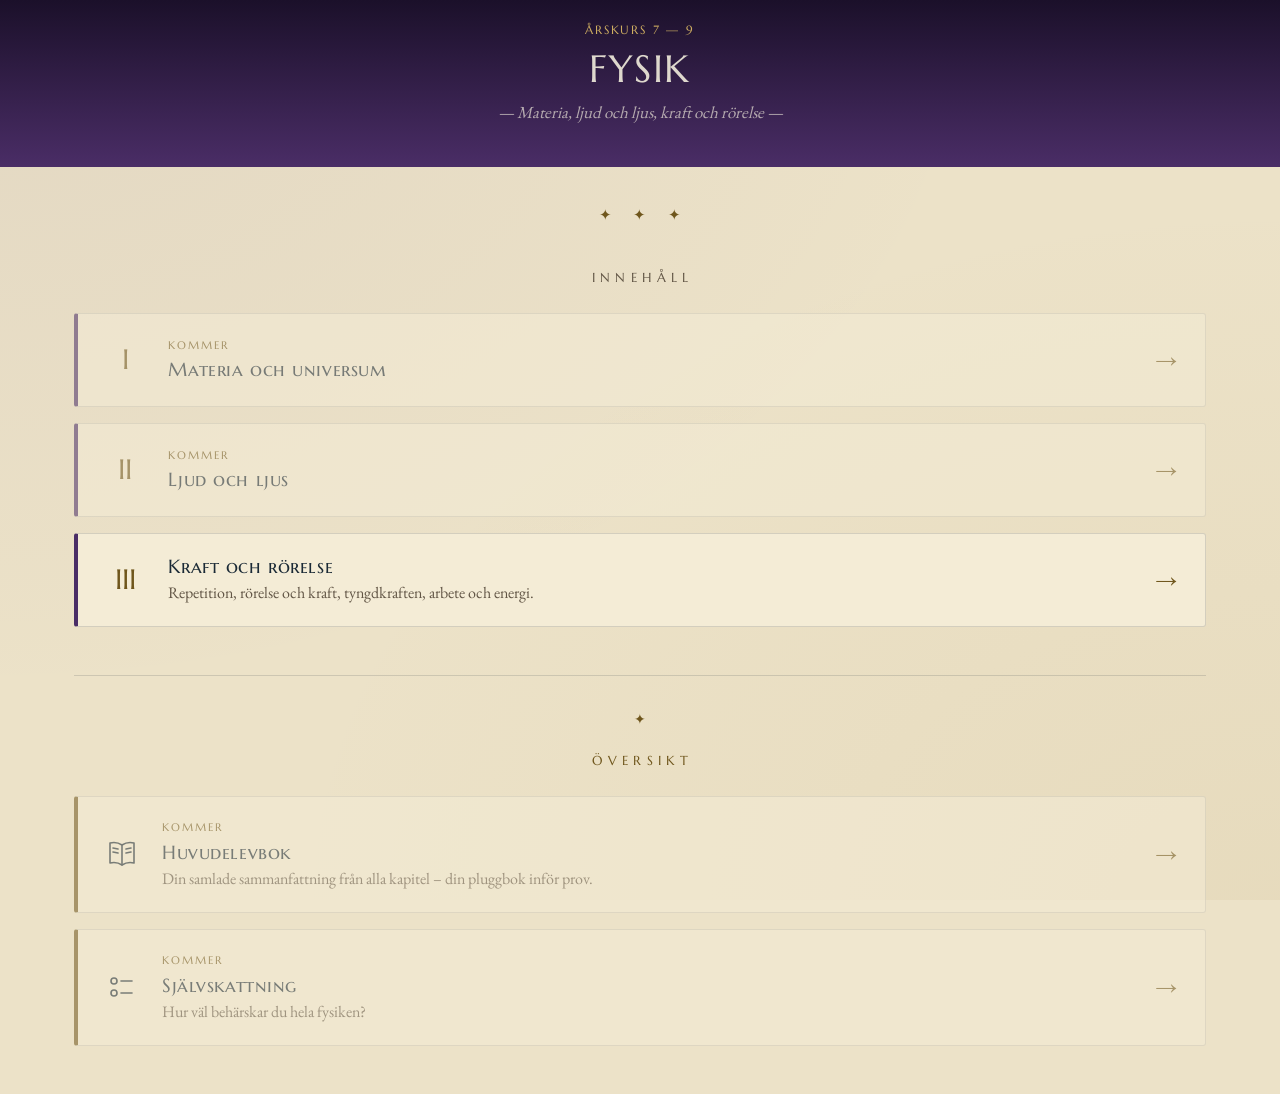
==== index.html @ 51e578b2 "Startsida, kapitelindex, förberedd publicering" ====
<!DOCTYPE html>
<html lang="sv">
<head>
<meta charset="utf-8">
<meta name="viewport" content="width=device-width, initial-scale=1">
<title>Fysik åk 7–9</title>
<link rel="stylesheet" href="bokskal/bok.css">
</head>
<body>
  <!-- Fysikbokens startsida, byggd som geografibokens (jb873/geografibok: index.html) i fysikens färger.
       Ett kapitel som inte finns än är ett tonat span med aria-disabled och "Kommer", inte en länk. -->
  <header class="hero-banner">
    <div class="hero-inner">
      <span class="avsnitt-label">Årskurs 7 — 9</span>
      <h1>FYSIK</h1>
      <p class="subtitel">— Materia, ljud och ljus, kraft och rörelse —</p>
    </div>
  </header>

  <main class="sida">

    <div class="ornament-rad" aria-hidden="true">✦ ✦ ✦</div>

    <span class="sektion-label">Innehåll</span>

    <ul class="innehallsforteckning">

      <li>
        <span class="kapitel-kort dimmad" aria-disabled="true">
          <span class="romersk">I</span>
          <span class="kap-text">
            <span class="kommer-snart">Kommer</span>
            <span class="kap-titel">Materia och universum</span>
          </span>
          <span class="pil" aria-hidden="true">→</span>
        </span>
      </li>

      <li>
        <span class="kapitel-kort dimmad" aria-disabled="true">
          <span class="romersk">II</span>
          <span class="kap-text">
            <span class="kommer-snart">Kommer</span>
            <span class="kap-titel">Ljud och ljus</span>
          </span>
          <span class="pil" aria-hidden="true">→</span>
        </span>
      </li>

      <li>
        <a class="kapitel-kort" href="kraft_och_rorelse/index.html">
          <span class="romersk">III</span>
          <span class="kap-text">
            <span class="kap-titel">Kraft och rörelse</span>
            <p class="kap-beskrivning">Repetition, rörelse och kraft, tyngdkraften, arbete och energi.</p>
          </span>
          <span class="pil" aria-hidden="true">→</span>
        </a>
      </li>

    </ul>

    <section class="sektion-avgransare">
      <div class="litet-ornament" aria-hidden="true">✦</div>
      <span class="sektion-label">Översikt</span>

      <span class="kapitel-kort huvudelevbok-kort dimmad" aria-disabled="true">
        <span class="ikon" aria-hidden="true">
          <svg viewBox="0 0 32 32" fill="none" stroke="currentColor" stroke-width="1.6" stroke-linecap="round" stroke-linejoin="round">
            <path d="M16 7 C13 5 8 4 4 5 L4 25 C8 24 13 25 16 27 C19 25 24 24 28 25 L28 5 C24 4 19 5 16 7 Z" />
            <line x1="16" y1="7" x2="16" y2="27" />
            <line x1="7" y1="10" x2="12" y2="11" />
            <line x1="7" y1="14" x2="12" y2="15" />
            <line x1="20" y1="11" x2="25" y2="10" />
            <line x1="20" y1="15" x2="25" y2="14" />
          </svg>
        </span>
        <span class="kap-text">
          <span class="kommer-snart">Kommer</span>
          <h3>Huvudelevbok</h3>
          <p class="kap-beskrivning">Din samlade sammanfattning från alla kapitel – din pluggbok inför prov.</p>
        </span>
        <span class="pil" aria-hidden="true">→</span>
      </span>

      <span class="kapitel-kort huvudelevbok-kort dimmad" aria-disabled="true">
        <span class="ikon" aria-hidden="true">
          <svg viewBox="0 0 32 32" fill="none" stroke="currentColor" stroke-width="1.6" stroke-linecap="round" stroke-linejoin="round">
            <circle cx="8" cy="10" r="3" />
            <circle cx="8" cy="22" r="3" />
            <line x1="15" y1="10" x2="26" y2="10" />
            <line x1="15" y1="22" x2="26" y2="22" />
          </svg>
        </span>
        <span class="kap-text">
          <span class="kommer-snart">Kommer</span>
          <h3>Självskattning</h3>
          <p class="kap-beskrivning">Hur väl behärskar du hela fysiken?</p>
        </span>
        <span class="pil" aria-hidden="true">→</span>
      </span>
    </section>

  </main>
</body>
</html>
---- bokskal/bok.css ----
/* Bokmotorn – delkapitlets sida (hubben) och läsboken.
 * Basen är plattformens gemensamma, densamma som i de andra böckerna (geografibokens css/geografi.css): papper
 * #ece2c8, bläck #1b2a36, Marcellus SC (kapitäler) för rubriker och knappar, EB Garamond för text och alla siffror
 * (Marcellus 1 liknar ett I). Bara ämnesfärgen är fysikens egen (varje bok har sin --accent): indigo, med antikt
 * guld som andrafärg. Övriga färger är bokmotorns fysiktema (1800-talet/verktyg/bok.py, TEMAN["fysik"]). */

@font-face { font-family: "EB Garamond"; src: url("typsnitt/EBGaramond-wght.ttf") format("truetype");
             font-weight: 400 800; font-display: swap; }
@font-face { font-family: "Marcellus SC"; src: url("typsnitt/MarcellusSC-Regular.ttf") format("truetype"); font-display: swap; }

:root {
  --black: #1b2a36;          /* bläck: plattformens ink */
  --dampad: #625646;         /* dämpad text: plattformens muted */
  --linje: rgba(27, 42, 54, .18);   /* linjer: bläcket svagt, som plattformen (ingen fast grå) */
  /* Fysikens ämnesfärg. Kontrast mot papperet (#ece2c8), WCAG 2.1: --accent 8,8:1 (text, kanter, aktiva val,
   *   begrepp); --accent-2-mork 5,4:1 (text i guld). --accent-2 (3,0:1) bara för linjer och dekor, aldrig text.
   *   --accent-2-ljus för guld på mörk botten. */
  --accent: #4a2d66;         /* djup indigo – fysikens natthimmel och spektrum */
  --accent-2: #a07d2f;       /* antikt guld – celest sekundär */
  --accent-2-mork: #6f561c;  /* guldet för text på papperet */
  --accent-2-ljus: #cfae62;  /* guldet på mörk botten: bannern och boklisterna */
  --papper: #ece2c8;         /* papper: plattformens paper */
  --papper-ljus: #f4ecd6;    /* plattformens paper-light */
  /* Faktarutan: plattformens mönster (kemins faktaruta) i fysikens indigo – papper-ljus med en svag indigo-ton. */
  --ruta-ton: rgba(74, 45, 102, .07);
  --ruta-kant: rgba(74, 45, 102, .35);
  --ruta: #e8dfce;           /* samma ton som en fast färg (papper-ljus + 7 % indigo), där en gradient inte går */
  --fokus: #96bee4;          /* FOCUS */
  --atom: #d6c094;           /* ATOM: hela partiklar i neutral sandfärg */
  --bord: #2a2d33;           /* runt boken */
  --list: #1d2026;           /* list och knappar */
  --list-text: #e8e3d5;
  --list-dampad: #a9a69c;
  --text: "EB Garamond", Georgia, "Times New Roman", serif;
  --rubrik: "Marcellus SC", "EB Garamond", Georgia, serif;
}

* { box-sizing: border-box; }
html { background: var(--papper); }
body { margin: 0; min-height: 100vh; font-family: var(--text); color: var(--black); background: var(--papper);
  -webkit-text-size-adjust: 100%; }
body.bok-oppen { overflow: hidden; }
button { font: inherit; color: inherit; }
:focus-visible { outline: 2px solid var(--fokus); outline-offset: 2px; }
.sr-only { position: absolute; width: 1px; height: 1px; overflow: hidden; clip: rect(0 0 0 0); white-space: nowrap; }
.nr { font-family: var(--text); font-weight: 600; font-variant-caps: normal; letter-spacing: 0; }
.kommer-chip { display: inline-block; margin-left: .55em; padding: 0 .55em; border: 1px solid currentColor; border-radius: 999px;
  font-family: var(--text); font-size: .7em; line-height: 1.5; letter-spacing: .06em; text-transform: uppercase;
  vertical-align: .12em; opacity: .75; }

/* ---------- Hubben: delkapitlets sida (bok.js: byggHubb, ritaHubb) ----------
 * Plattformens avsnittssida, regel för regel ur geografiboken (jb873/geografibok, css/geografi.css: hero-banner,
 * flikar, underdel- och nivåväljare). Bara färgerna och typsnitten är fysikens:
 *   paper → --papper, paper-light → --papper-ljus, ink → --black, muted → --dampad,
 *   brass → --accent-2, brass-text → --accent-2-mork, bannerns ocean-blå → --accent (indigo).
 *   Aktiva val (flik, text, nivå) fylls med --accent, där geografin har brass-text.
 * main.sida delar namn med bokens sidor (.sida), så dess egna mått sätts här uttryckligen. */

body { background-image:
    radial-gradient(ellipse at top left, rgba(74, 45, 102, .06) 0%, rgba(74, 45, 102, 0) 55%),
    radial-gradient(ellipse at bottom right, rgba(160, 125, 47, .07) 0%, rgba(160, 125, 47, 0) 55%);
  background-attachment: fixed; background-repeat: no-repeat; }

.hero-banner {
  background: linear-gradient(180deg, #1b102a 0%, var(--accent) 100%); color: rgba(232, 227, 213, .95);
  padding: 20px 0 24px; text-align: center; min-height: 150px;
  display: flex; flex-direction: column; justify-content: center; align-items: center;
  font-size: 1.1875rem; line-height: 1.65;
}
.hero-banner .hero-inner { max-width: 1180px; margin: 0 auto; padding: 0 1rem; width: 100%; }
.brodsmulor { text-align: center; font-family: var(--rubrik); font-size: .74rem; letter-spacing: .22em;
  text-transform: uppercase; margin-bottom: 2.25rem; padding-left: .22em; }
.hero-banner .brodsmulor { font-size: 13px; margin-bottom: 16px; color: rgba(232, 227, 213, .7);
  text-transform: uppercase; letter-spacing: .08em; }
.hero-banner .brodsmulor a { color: var(--accent-2-ljus); text-decoration: none; }
.hero-banner .brodsmulor a:hover { color: rgba(232, 227, 213, 1); }
.hero-banner .brodsmulor .skiljare { color: rgba(232, 227, 213, .3); margin: 0 .5em; }
.hero-banner .brodsmulor .aktuell { color: rgba(232, 227, 213, 1); }
.hero-banner .avsnitt-label { display: block; font-family: var(--rubrik); font-size: 12px; text-transform: uppercase;
  letter-spacing: .15em; color: var(--accent-2-ljus); margin-bottom: 8px; }
.hero-banner h1 { font-family: var(--rubrik); font-weight: 400; letter-spacing: .04em; font-size: clamp(30px, 3vw, 42px);
  color: rgba(232, 227, 213, .95); margin: 0; line-height: 1.1; }
.hero-banner .subtitel { font-family: var(--text); font-style: italic; font-size: 17px; color: rgba(232, 227, 213, .7);
  margin-top: 8px; }

main.sida {
  position: static; display: block; width: auto; height: auto; background: none; touch-action: auto;
  font-size: 1.1875rem; line-height: 1.65; font-weight: 400; font-variant-numeric: normal;
  max-width: 1180px; margin: 0 auto; padding: 4.5rem 1.5rem 3rem;
}
.hero-banner + main.sida { padding-top: .5rem; }

.flikar-rad { display: flex; justify-content: center; gap: 2rem; border-bottom: 1px solid var(--accent-2); margin: 2rem 0 2.25rem; }
.flik {
  font-family: var(--rubrik); font-size: 1rem; line-height: normal; letter-spacing: .16em; text-transform: uppercase;
  color: var(--dampad); background: none; border: none; border-bottom: 2px solid transparent;
  padding: .6rem .4rem; margin-bottom: -1px; cursor: pointer; transition: color .15s ease, border-color .15s ease;
}
.flik:hover { color: var(--black); }
.flik.aktiv { color: var(--accent); border-bottom-color: var(--accent); }
.flik[disabled], .flik[aria-disabled="true"] { opacity: .4; cursor: not-allowed; pointer-events: none; }

.flik-innehall { font-size: 19px; line-height: 1.7; }
.flik-innehall.dold { display: none; }
.flik-innehall .intro { font-style: italic; color: var(--dampad); margin-bottom: 1.5rem; text-align: center; }
.flik-ram { display: block; width: 100%; height: 75vh; border: 1px solid rgba(27, 42, 54, .18); border-radius: 4px;
  background: var(--papper-ljus); }

.underdel-valjare {
  display: flex; flex-wrap: wrap; gap: .6rem; justify-content: center; margin: 0 auto 1.25rem;
  width: fit-content; max-width: 100%; background: var(--papper-ljus);
  border: 1px solid rgba(160, 125, 47, .35); border-radius: 8px; padding: .45rem .7rem;
}
.underdel-valjare[hidden] { display: none; }
.underdel-knapp {
  display: flex; align-items: center; gap: .6rem; background-color: var(--papper-ljus);
  border: 1px solid rgba(27, 42, 54, .18); border-radius: 4px; padding: .45rem .9rem; cursor: pointer;
  text-align: left; line-height: normal; transition: background-color .15s ease, border-color .15s ease;
}
.underdel-knapp:hover { background-color: #faf4e4; }
.underdel-knapp.aktiv { background-color: var(--accent); border-color: var(--accent); }
.underdel-knapp.aktiv .underdel-bokstav, .underdel-knapp.aktiv .underdel-titel { color: var(--papper); }
.underdel-knapp[aria-disabled="true"] { opacity: .4; cursor: not-allowed; }   /* en text utan innehåll: "kommer" */
.underdel-bokstav { font-family: var(--rubrik); font-size: 1.35rem; line-height: 1; color: var(--accent-2-mork); }
.underdel-titel { font-family: var(--text); font-size: .95rem; color: var(--dampad); }

.niva-valjare {
  display: flex; justify-content: center; gap: .4rem; margin: 1.5rem auto; width: fit-content; max-width: 100%;
  background: var(--papper-ljus); border: 1px solid rgba(160, 125, 47, .35); border-radius: 8px; padding: .45rem .7rem;
}
/* .niva-valjare framför: bokens tysta nivåknapp heter också .niva-knapp */
.niva-valjare .niva-knapp {
  display: inline-block; font-family: var(--rubrik); font-size: .85rem; line-height: normal; letter-spacing: .08em;
  color: var(--black); background-color: transparent; border: 1px solid rgba(27, 42, 54, .2); border-radius: 3px;
  padding: .45rem .95rem; cursor: pointer; transition: background-color .15s ease, color .15s ease;
}
.niva-valjare .niva-knapp:hover { background-color: rgba(74, 45, 102, .1); }
.niva-valjare .niva-knapp.aktiv { background-color: var(--accent); color: var(--papper); border-color: var(--accent); }
.niva-valjare .niva-knapp[aria-disabled="true"] { opacity: .4; cursor: not-allowed; background-color: transparent; }

.footnote { margin-top: 3rem; padding-top: 1.5rem; border-top: 1px solid rgba(27, 42, 54, .18); text-align: center;
  font-style: italic; color: var(--dampad); font-size: .98rem; }

@media (max-width: 600px) {
  .underdel-knapp { width: 100%; }
  .flikar-rad { gap: .3rem .7rem; flex-wrap: wrap; }       /* fyra flikar på en rad också i en mobil */
  .flik { font-size: .82rem; letter-spacing: .06em; padding: .6rem .2rem; }
  .niva-valjare { flex-wrap: wrap; }                         /* fyra nivåer (med Djupdykning) ryms inte på en rad */
  .niva-valjare .niva-knapp { padding: .45rem .55rem; letter-spacing: .04em; }
}

/* ---------- Startsidan (Fysik/index.html) och kapitelindexet (kraft_och_rorelse/index.html) ----------
 * Plattformens sidor, regel för regel ur geografiboken (css/geografi.css: ornament-rad, sektion-label,
 * innehallsforteckning, kapitel-kort, sektion-avgransare, huvudelevbok-kort, resurser-rad, resurs-kort, kommer-snart).
 * Bara färgerna och typsnitten är fysikens, som för avsnittssidan ovan: brass-text → --accent-2-mork, paper-light →
 * --papper-ljus, ink → --black, muted → --dampad. Kapitlens vänsterkant (geografin: en färg per kapitel) är indigo.
 * Ett kort som inte finns än är tonat (dimmad) och ett span med aria-disabled, inte en länk. */

.ornament-rad { text-align: center; color: var(--accent-2-mork); letter-spacing: .6em; font-size: .95rem;
  margin: 1.75rem 0 2.5rem; padding-left: .6em; }
.sektion-label { display: block; text-align: center; font-family: var(--rubrik); color: var(--dampad); letter-spacing: .42em;
  font-size: .8rem; text-transform: uppercase; margin-bottom: 1.5rem; padding-left: .42em; }

.innehallsforteckning { display: flex; flex-direction: column; gap: 1rem; list-style: none; margin: 0; padding: 0; }
.kapitel-kort {
  position: relative; display: flex; align-items: center; gap: 1.5rem;
  background-color: var(--papper-ljus); border: 1px solid rgba(27, 42, 54, .15); border-left: 4px solid var(--accent);
  border-radius: 3px; padding: 1.35rem 1.75rem; color: inherit; text-decoration: none;
  transition: background-color .18s ease, transform .18s ease;
}
a.kapitel-kort:hover { background-color: #faf4e4; transform: translateY(-1px); }
.kapitel-kort .romersk { flex: 0 0 auto; font-family: var(--rubrik); color: var(--accent-2-mork); font-size: 1.75rem; line-height: 1;
  min-width: 2.4rem; text-align: center; }
.kapitel-kort .kap-text { flex: 1 1 auto; }
.kapitel-kort .kap-titel { display: block; font-family: var(--rubrik); color: var(--black); font-size: 1.2rem; letter-spacing: .03em;
  line-height: 1.15; margin: 0 0 .25rem; }
.kapitel-kort .kap-beskrivning { color: var(--dampad); font-size: 1rem; line-height: 1.45; margin: 0; }
.kapitel-kort .pil { flex: 0 0 auto; color: var(--accent-2-mork); font-size: 1.4rem; line-height: 1; }
.kapitel-kort.dimmad { opacity: .55; cursor: not-allowed; }

.sektion-avgransare { margin-top: 3rem; padding-top: 2rem; border-top: 1px solid rgba(27, 42, 54, .15); }
.sektion-avgransare .litet-ornament { text-align: center; color: var(--accent-2-mork); font-size: .85rem; margin-bottom: 1.25rem; }
.sektion-avgransare .sektion-label { color: var(--accent-2-mork); }

.huvudelevbok-kort { border-left-color: var(--accent-2-mork); }
.huvudelevbok-kort .ikon { flex: 0 0 auto; width: 32px; height: 32px; color: var(--black); }
.huvudelevbok-kort .ikon svg { display: block; width: 100%; height: 100%; }
.huvudelevbok-kort h3 { font-family: var(--rubrik); font-weight: 400; color: var(--black); font-size: 1.2rem; letter-spacing: .03em;
  line-height: 1.15; margin: 0 0 .25rem; }
.huvudelevbok-kort + .huvudelevbok-kort { margin-top: 1rem; }

.resurser-rad { display: flex; flex-wrap: wrap; gap: .85rem; justify-content: center; }
.resurs-kort {
  flex: 1 1 260px; max-width: 360px; display: flex; align-items: center; gap: .85rem;
  background-color: var(--papper-ljus); border: 1px solid rgba(27, 42, 54, .14); border-radius: 3px; padding: .7rem .9rem;
  color: inherit; text-decoration: none; transition: background-color .18s ease, transform .18s ease;
}
a.resurs-kort:hover { background-color: #faf4e4; transform: translateY(-1px); }
.resurs-kort.dimmad { opacity: .55; cursor: not-allowed; }
.resurs-kort .ikon { flex: 0 0 auto; width: 24px; height: 24px; color: var(--black); }
.resurs-kort .ikon svg { display: block; width: 100%; height: 100%; }
.resurs-kort h4 { font-family: var(--rubrik); color: var(--black); font-size: .98rem; font-weight: 400; letter-spacing: .03em;
  line-height: 1.15; margin: 0 0 .15rem; }
.resurs-kort .resurs-beskrivning { color: var(--dampad); font-size: .88rem; line-height: 1.35; margin: 0; }
/* "Kommer"-etiketten på ett tonat kort */
.kommer-snart { display: block; font-family: var(--rubrik); color: var(--accent-2-mork); font-size: .7rem; letter-spacing: .18em;
  text-transform: uppercase; margin-bottom: .25rem; }

@media (max-width: 560px) {
  .resurs-kort { flex-basis: 100%; max-width: 100%; }
  .kapitel-kort { gap: 1rem; padding: 1.1rem 1.1rem; }
}

/* ---------- Boken: hela fönstret (eller helskärmen) över hubben ---------- */

.bokapp { position: fixed; inset: 0; z-index: 5; display: grid; grid-template-rows: 1fr; background: var(--bord); color: var(--list-text); }
.bokapp[hidden] { display: none; }
.bokapp.smal { grid-template-rows: auto 1fr auto; }

.topplist, .bottenlist { display: none; align-items: center; gap: 8px; padding: 0 8px;
  background: var(--list); color: var(--list-text); min-height: 44px; }
.smal > .topplist { display: grid; grid-template-columns: auto 1fr auto; }
.smal > .bottenlist { display: grid; grid-template-columns: auto 1fr auto; min-height: 52px; }
.topp-niva { justify-self: center; }

.knapp {
  background: transparent; border: 1px solid rgba(232, 227, 213, .28); border-radius: 4px;
  color: var(--list-text); padding: 4px 10px; font-family: var(--rubrik); font-size: 14.5px; cursor: pointer;
  display: inline-flex; align-items: center; gap: 6px; white-space: nowrap;
}
.knapp:hover:not([disabled]) { background: rgba(232, 227, 213, .1); }
.knapp[disabled] { opacity: .35; cursor: default; }
.bottenlist .knapp { min-width: 48px; min-height: 40px; justify-content: center; font-size: 24px; padding: 0 10px 3px; }

.scen-ram { position: relative; min-height: 0; }
.scen {
  position: absolute; inset: 0; display: flex; align-items: center; justify-content: center; overflow: hidden;
}
.scen:focus { outline: none; }
/* Vågräta svep bläddrar (bok.js); rullning i sidled och webbläsarens "bakåt"-gest tas inte av sidorna.
   Gäller också i sidans rullbara innehåll, där touch-action annars börjar om. Zoomning med två fingrar fungerar. */
.scen, .sida, .sidinnehall { touch-action: pan-y pinch-zoom; }
[data-ingen-svep] { touch-action: auto; }

.sidpil {
  position: absolute; top: 50%; transform: translateY(-50%); z-index: 2; width: 50px; height: 110px;
  background: transparent; border: 0; border-radius: 6px; color: var(--list-text);
  font-family: var(--text); font-size: 54px; line-height: 1; padding: 0 0 8px; opacity: .28; cursor: pointer;
  transition: opacity .4s;
}
.sidpil:hover:not([disabled]) { opacity: 1; background: rgba(232, 227, 213, .07); }
.sidpil[disabled] { opacity: .06; cursor: default; }
.sidpil-bak { left: 19px; }
.sidpil-fram { right: 19px; }
.smal .sidpil { display: none; }

/* Dator: reglagen tysta i marginalerna bredvid boken (88 px), så att de inte tar höjd från sidorna. */
.las-reglage { display: none; }
.bokapp:not(.smal) .las-reglage { display: flex; transition: opacity .4s; }
.las-kolumn {
  position: absolute; top: 0; bottom: 0; width: 88px; z-index: 3; flex-direction: column; align-items: center;
  padding: 14px 4px 16px; pointer-events: none;
}
.las-kolumn > * { pointer-events: auto; }
.las-vanster { left: 0; justify-content: space-between; }
.las-hoger { right: 0; justify-content: flex-start; }
.las-topp { display: flex; flex-direction: column; align-items: center; gap: 10px; }
.las-knapp {
  display: flex; flex-direction: column; align-items: center; gap: 2px; width: 72px; padding: 6px 4px; cursor: pointer;
  background: none; border: 1px solid rgba(232, 227, 213, .25); border-radius: 6px; color: var(--list-text);
  font-family: var(--rubrik); font-size: 13px; line-height: 1.2; text-align: center; opacity: .75;
}
.las-knapp.bok-innehall { border-color: transparent; opacity: .55; }
.las-knapp:hover { opacity: 1; background: rgba(232, 227, 213, .08); }
.las-x { font-family: var(--text); font-size: 17px; line-height: 1; }
.las-botten { display: flex; flex-direction: column; align-items: center; gap: 10px; }
.las-sidtext { display: flex; flex-direction: column; align-items: center; font-size: 13px; line-height: 1.3;
  color: var(--list-dampad); }
.las-vanster .tillbaka-chip { white-space: normal; text-align: center; font-size: 13px; line-height: 1.25;
  padding: 5px 8px; border-radius: 6px; opacity: .85; }

.las-remsa { position: absolute; left: 50%; bottom: 2px; transform: translateX(-50%); height: 3px; gap: 5px; z-index: 3; }
.lr-grupp { display: flex; gap: 2px; }
.lr-sida { flex: 1; border-radius: 2px; background: rgba(232, 227, 213, .14); }
.lr-sida.synlig { background: var(--accent-2-ljus); }

/* Nivåknappen: liten och tyst; de andra nivåerna i en lista under den */
.niva { position: relative; }
.niva-knapp { display: inline-flex; align-items: center; gap: 4px; background: none; cursor: pointer;
  border: 1px solid rgba(232, 227, 213, .22); border-radius: 4px; padding: 4px 7px;
  font-family: var(--rubrik); font-size: 13px; color: var(--list-text); }
.las-hoger .niva { opacity: .6; }
.las-hoger .niva:hover, .las-hoger .niva:focus-within { opacity: 1; }
.niva-pil { font-size: .8em; color: var(--list-dampad); }
.niva-lista { position: absolute; top: calc(100% + 4px); right: 0; z-index: 6; display: flex; flex-direction: column;
  min-width: 150px; padding: 4px; background: var(--list); border: 1px solid rgba(232, 227, 213, .25); border-radius: 6px;
  box-shadow: 0 8px 24px rgba(0, 0, 0, .4); }
.niva-lista[hidden] { display: none; }
.topp-niva .niva-lista { right: auto; left: 50%; transform: translateX(-50%); }
.niva-lista button { background: none; border: 0; border-radius: 4px; padding: 6px 10px; text-align: left; cursor: pointer;
  font-family: var(--rubrik); font-size: 14px; color: var(--list-text); white-space: nowrap; }
.niva-lista button:hover:not([aria-disabled]) { background: rgba(232, 227, 213, .1); }
.niva-lista button[aria-checked="true"] { background: var(--papper); color: var(--black); }
.niva-lista button[aria-disabled="true"] { color: var(--list-dampad); cursor: not-allowed; }

/* "Vid musrörelse": reglagen och muspekaren göms efter en stund i stillhet (bok.js: vakna) */
.bokapp.vila { cursor: none; }
.bokapp.vila .las-reglage, .bokapp.vila .sidpil { opacity: 0; }
.bokapp .las-reglage:focus-within { opacity: 1; }

.position { text-align: center; font-size: 14px; line-height: 1.25; min-width: 0; overflow: hidden; }
.position .pos-avsnitt { display: block; font-family: var(--rubrik); white-space: nowrap; }
.position .nr { color: var(--accent-2-ljus); }
.position .pos-sida { display: block; color: var(--list-dampad); white-space: nowrap; }
.position .pos-skiljetecken { display: none; }
.botten-mitt { display: flex; justify-content: center; min-width: 0; }
.tillbaka-chip {
  background: var(--papper); color: var(--black); border: 0; border-radius: 999px;
  padding: 4px 14px; font-size: 15px; cursor: pointer; white-space: nowrap;
}
.tillbaka-chip[hidden] { display: none; }
.tillbaka-chip:hover { color: var(--accent); }

/* ---------- Uppslaget och sidorna ---------- */

.uppslag { display: flex; }
.uppslag.ar-uppslag, .uppslag.ar-enkel:not(.smal) { box-shadow: 0 12px 34px rgba(0, 0, 0, .38); border-radius: 3px; }
.in-framat { animation: in-framat .17s ease-out; }
.in-bakat { animation: in-bakat .17s ease-out; }
@keyframes in-framat { from { opacity: 0; transform: translateX(14px); } }
@keyframes in-bakat { from { opacity: 0; transform: translateX(-14px); } }
@media (prefers-reduced-motion: reduce) { .in-framat, .in-bakat { animation: none; } }

.sida {
  position: relative; display: flex; flex-direction: column;
  width: var(--sb); height: var(--sh); background: var(--papper);
  font-size: var(--fs); line-height: 1.42; font-weight: 450; color: var(--black);
  font-variant-numeric: lining-nums;
}
.ar-enkel .sida { border-radius: 3px; }
.ar-enkel.smal .sida { border-radius: 0; }
.vanstersida { border-radius: 3px 0 0 3px;
  background: linear-gradient(to left, rgba(40, 30, 10, .10), rgba(40, 30, 10, 0) 5%), var(--papper); }
.hogersida { border-radius: 0 3px 3px 0;
  background: linear-gradient(to right, rgba(40, 30, 10, .10), rgba(40, 30, 10, 0) 5%), var(--papper); }
.tom-sida { filter: brightness(.97); }

/* Sidhuvud: avsnittet och sidnumret, med numret i det yttre hörnet (till vänster på en vänstersida). */
.sidhuvud {
  display: flex; justify-content: space-between; align-items: baseline; gap: 1em;
  margin: 0 8%; padding: 1em 0 .35em; border-bottom: 1px solid var(--linje);
  font-size: .8em; letter-spacing: .05em; font-variant-caps: all-small-caps; color: var(--dampad); white-space: nowrap;
}
.vanstersida .sidhuvud { flex-direction: row-reverse; }
.sh-namn { overflow: hidden; text-overflow: ellipsis; }
.sh-namn .nr { color: var(--accent-2-mork); }
.sh-folio { font-size: 1.2em; font-variant-caps: normal; letter-spacing: 0; color: var(--black); }

.sidinnehall {
  flex: 1; min-height: 0; overflow-y: auto; overscroll-behavior: contain;
  padding: .8em 8% 1.1em; container-type: inline-size;
}
@media (max-width: 599px) {
  .sidhuvud { margin: 0 6%; padding-top: .8em; }
  .sidinnehall { padding: .7em 6% .9em; }
}
.sida.har-mer .sidinnehall {
  -webkit-mask-image: linear-gradient(to bottom, #000 calc(100% - 2.2em), transparent);
          mask-image: linear-gradient(to bottom, #000 calc(100% - 2.2em), transparent);
}
.mer-hint { display: none; position: absolute; left: 0; right: 0; bottom: .5em; text-align: center;
  font-size: .8em; color: var(--dampad); pointer-events: none; }
.sida.har-mer .mer-hint { display: block; }

/* ---------- Text på sidan ---------- */

.sidinnehall > :first-child { margin-top: 0; }
.sidinnehall > :last-child { margin-bottom: 0; }   /* sidans sista block: ingen marginal under (brytningen räknar så) */
.avsnittsstart { display: flex; align-items: baseline; gap: .4em; margin: 0 0 .45em;
  padding-bottom: .25em; border-bottom: 2px solid var(--accent-2); }
.avsnittsnr { font-family: var(--text); font-weight: 600; font-size: 1.8em; line-height: 1; color: var(--accent-2-mork); }
.avsnittsstart h1 { font-family: var(--rubrik); font-weight: 400; font-size: 1.55em; line-height: 1.1; margin: 0; }
.sidtitel { font-family: var(--rubrik); font-weight: 400; font-size: 1.32em; line-height: 1.2; margin: .2em 0 .45em; }
.b-rubrik { font-family: var(--rubrik); font-weight: 400; font-size: 1.08em; margin: .8em 0 .25em; color: var(--black); }
.sidinnehall p { margin: 0 0 .55em; }
.begrepp { font-weight: 620; color: var(--accent); }
/* Ett begrepp som är en länk till begreppslistan: samma färg, en tunn prickad linje under. */
a.begrepp { text-decoration: underline dotted rgba(74, 45, 102, .45); text-decoration-thickness: 1px; text-underline-offset: .2em; }
a.begrepp:hover { text-decoration-style: solid; }
sub, sup { font-size: .7em; line-height: 0; }

.b-punkter { list-style: none; margin: 0 0 .6em; padding: 0; }
.b-punkter li { position: relative; padding-left: 1.05em; margin-bottom: .28em; }
.b-punkter li::before {
  content: ""; position: absolute; left: .1em; top: .6em; width: .3em; height: .3em;
  background: var(--accent-2); transform: rotate(45deg);
}

.b-ruta { background: linear-gradient(var(--ruta-ton), var(--ruta-ton)), var(--papper-ljus);
  border: 1px solid var(--ruta-kant); border-left: 4px solid var(--accent); border-radius: 2px;
  padding: .5em .85em .55em; margin: .7em 0; }
.b-ruta h4 { font-family: var(--rubrik); font-weight: 400; font-size: 1em; margin: 0 0 .2em; }
.b-ruta p:last-child, .b-ruta .b-punkter:last-child, .b-ruta li:last-child { margin-bottom: 0; }
.b-ruta-definition { font-size: 1.12em; padding: .6em .9em; }

.b-jamforelse { display: grid; grid-template-columns: 1fr 1fr; gap: 0 1.3em; margin: .3em 0 .6em; }
.b-jamforelse section { border-top: 2px solid var(--accent-2); padding-top: .3em; }
.b-jamforelse h4 { font-family: var(--rubrik); font-weight: 400; font-size: 1.12em; margin: 0 0 .25em; }
@container (max-width: 22em) { .b-jamforelse { grid-template-columns: 1fr; gap: .5em; } }

.brak { display: inline-flex; flex-direction: column; vertical-align: middle; text-align: center; line-height: 1.15;
  font-size: .92em; margin: 0 .1em; }
.brak-t { border-bottom: 1.4px solid currentColor; padding: 0 .25em .05em; }
.brak-n { padding: .05em .25em 0; }

.b-formel { display: flex; align-items: center; justify-content: center; gap: 1.6em; flex-wrap: wrap;
  margin: .5em 0 .7em; padding: .55em .8em; border: 1px solid var(--linje); border-radius: 3px; }
.formel-uttryck { font-size: 1.75em; line-height: 1.1; white-space: nowrap; }
.formel-uttryck .brak { font-size: .85em; }
.b-formel dl { display: grid; grid-template-columns: auto 1fr; gap: .05em .55em; margin: 0; }
.b-formel dt { font-weight: 620; color: var(--accent); text-align: center; }
.b-formel dd { margin: 0; }

.b-exempel { margin: .6em 0; padding-left: .85em; border-left: 2px solid var(--linje); }
.b-exempel h4 { font-family: var(--rubrik); font-weight: 400; font-size: 1em; margin: 0 0 .15em; color: var(--dampad); }
.b-exempel p { margin: 0 0 .25em; }

.b-tabell { margin: .4em 0 .7em; }
.b-tabell table { border-collapse: collapse; font-variant-numeric: tabular-nums lining-nums; }
.b-tabell th, .b-tabell td { text-align: left; padding: .16em 1.1em .16em 0; border-bottom: 1px solid var(--linje); }
.b-tabell thead th { font-weight: 450; font-size: .82em; letter-spacing: .04em; font-variant-caps: all-small-caps;
  color: var(--dampad); border-bottom-color: var(--dampad); }
.b-tabell tbody th { font-weight: 560; }
.tabell-fotnot { font-size: .82em; color: var(--dampad); margin: .3em 0 0; }

/* Länken ut till hjälpmedlen (blocktypen lank), t.ex. i slutet av ett avsnitt. Den står i sidans fot (bok.js:
   byggSida): en tyst rad under en tunn linje, i stället för det mesta av sidans nedre marginal. */
.sidfot { margin: 0 8%; padding: .25em 0 .4em; border-top: 1px solid var(--linje); font-size: .76em; line-height: 1.2; }
.sida.har-fot .sidinnehall { padding-bottom: .25em; }
.sida.har-fot .mer-hint { bottom: 2.4em; }
@media (max-width: 599px) { .sidfot { margin: 0 6%; } }
.b-lank { display: flex; flex-wrap: wrap; gap: .2em 1.6em; font-family: var(--rubrik); }
.lank-post { color: var(--accent); text-decoration: none; }
a.lank-post:hover { text-decoration: underline; text-underline-offset: .15em; }
.lank-post.kommer { color: var(--dampad); opacity: .8; }
.lank-post .kommer-chip { font-size: .72em; }

.b-figur { margin: .5em 0 .7em; }
.figur-bild svg { display: block; width: 100%; height: auto; max-height: calc(var(--sh) * .32); margin: 0 auto; }
.b-figur figcaption { font-size: .86em; color: var(--dampad); margin-top: .3em; line-height: 1.3; }
.figur-saknas, .block-okand { border: 1.5px dashed var(--accent-2); padding: 1em; text-align: center; color: var(--accent-2-mork); }

/* Figurernas delar (bokskal/figurer.js). Storlekarna är i figurens egna enheter. */
.fig-rubrik { font-family: var(--rubrik); font-size: 19px; fill: var(--black); text-anchor: middle; }
.fig-text { font-family: var(--text); font-size: 16.5px; fill: var(--black); font-weight: 450; }
.fig-pil-text { font-family: var(--text); font-size: 15.5px; font-weight: 600; fill: var(--accent-2-mork); text-anchor: middle; }
.fig-mitt { text-anchor: middle; }
.fig-vanster { text-anchor: start; }
.fig-hoger { text-anchor: end; }
.fig-dampad { fill: var(--dampad); }
.fig-stor { font-size: 23px; font-weight: 560; }
.fig-utfall { fill: var(--accent); font-weight: 620; }
.fig-pil { stroke: var(--accent-2-mork); stroke-width: 2.4; fill: none; stroke-linecap: round; }
.fig-pilspets { fill: var(--accent-2-mork); }
.fig-pil.fig-resultant { stroke: var(--accent); stroke-dasharray: 7 5; }
.fig-pilspets.fig-resultant { fill: var(--accent); }
.fig-pil-text.fig-resultant { fill: var(--accent); }
.fig-varde { font-weight: 450; fill: var(--black); }
.fig-halo { paint-order: stroke; stroke: var(--papper); stroke-width: 5px; stroke-linejoin: round; }
.fig-kontur { fill: none; stroke: var(--dampad); stroke-width: 2; stroke-linejoin: round; }
.fig-bord { stroke: var(--dampad); stroke-width: 2; }
.fig-skraffer { stroke: var(--dampad); stroke-width: 1.2; opacity: .6; }
.fig-partikel { fill: var(--atom); stroke: #8a7656; stroke-width: 1.3; }
.fig-spar { stroke: #b3a07a; stroke-width: 1.6; stroke-linecap: round; }
.fig-vatten { fill: #b8d0e3; }
.fig-vattenyta { stroke: #4f7fa8; stroke-width: 2; }
.fig-tra { fill: #c9a06a; stroke: #8a6a3e; stroke-width: 1.5; }
.fig-is { fill: #eef5fa; stroke: #7d9fba; stroke-width: 1.5; }
.fig-jarn { fill: #6f7581; stroke: #4a4f58; stroke-width: 1.5; }
.fig-foremal { fill: #e4dccd; stroke: #8f846f; stroke-width: 1.5; }
.fig-angrepp { fill: var(--accent-2-mork); }
.fig-varm { fill: #efcfb6; stroke: #c48458; stroke-width: 1.5; }   /* varmt föremål: figurens egen färg, som vatten och is */
.fig-kall { fill: #d3e2ee; stroke: #7d9fba; stroke-width: 1.5; }
.fig-ljum { fill: #e4dccd; stroke: #a99d86; stroke-width: 1.5; }
/* skalmodell: skalen tunna, elektronerna bläck; de som flyttar i guld och lite större; protoner indigo, neutroner sand */
.fig-skal { fill: none; stroke: var(--dampad); stroke-width: 1.4; opacity: .7; }
.fig-elektron { fill: var(--black); }
.fig-elektron.fig-elektron-flyttar { fill: var(--accent-2); stroke: var(--accent-2-mork); stroke-width: 1.4; }
.fig-karna { fill: var(--atom); stroke: #8a7656; stroke-width: 1.3; }
.fig-karntext { font-size: 13.5px; font-weight: 600; }
.fig-proton { fill: var(--accent); stroke: #2c1a3e; stroke-width: 1; }
.fig-neutron { fill: var(--atom); stroke: #8a7656; stroke-width: 1; }
.fig-liten { font-size: 14.5px; }

/* ---------- Innehållsförteckningen (sida 1 och menyn) ---------- */

.innehallssida .sidinnehall { font-size: calc(var(--toc-skala, 1) * 1em); }   /* bok.js: passaInnehall */
.titelblock { margin: 0 0 .7em; }
.overrad { font-size: .85em; letter-spacing: .06em; font-variant-caps: all-small-caps; color: var(--accent-2-mork); margin: 0 !important; }
.boktitel { font-family: var(--rubrik); font-weight: 400; font-size: 2em; line-height: 1.1; margin: 0; }
.boktitel .undertitel { font-family: var(--text); font-size: .55em; color: var(--dampad); margin-left: .5em; }
.innehall-rubrik { font-family: var(--rubrik); font-weight: 400; font-size: 1.1em; margin: 0 0 .1em;
  padding-bottom: .2em; border-bottom: 2px solid var(--accent-2); }
.upphov { font-size: .78em; color: var(--dampad); margin-top: 2em !important; }

.toc, .toc-sidor { list-style: none; margin: 0; padding: 0; }
.toc-sidor { padding-left: 1.7em; }
.toc-knapp {
  display: flex; align-items: baseline; width: 100%; background: none; border: 0; padding: .05em 0;
  text-align: left; cursor: pointer; color: inherit; line-height: 1.3;
}
.toc-a { font-family: var(--rubrik); font-size: 1.04em; margin-top: .3em; }
.toc-s { font-size: .88em; padding: 0; }
.toc-nr { flex: none; width: 1.6em; font-family: var(--text); font-weight: 600; color: var(--accent-2-mork); }
.toc-prickar { flex: 1; min-width: 1em; margin: 0 .4em; border-bottom: 1.5px dotted rgba(27, 42, 54, .35); transform: translateY(-.28em); }
.toc-sida { flex: none; font-family: var(--text); font-variant-numeric: tabular-nums; color: var(--dampad); }
.toc-knapp:hover .toc-titel { color: var(--accent); text-decoration: underline; text-underline-offset: .15em; }
.toc-knapp[aria-current="page"] { background: var(--ruta); box-shadow: -.5em 0 0 var(--ruta), .4em 0 0 var(--ruta); border-radius: 2px; }
.toc-knapp[aria-current="page"] .toc-titel::after { content: "  ← du är här"; font-family: var(--text); font-size: .8em; color: var(--accent); white-space: pre; }

/* ---------- Menyn (Innehåll och inställningar) ---------- */

.meny { position: fixed; inset: 0; z-index: 10; background: rgba(10, 12, 16, .45); }
.meny[hidden] { display: none; }
.meny-panel {
  position: absolute; top: 0; left: 0; bottom: 0; width: min(430px, 92vw); overflow-y: auto;
  background: var(--papper); color: var(--black); padding: 18px 26px 26px; font-size: 18px; line-height: 1.4;
  box-shadow: 6px 0 24px rgba(0, 0, 0, .35); animation: meny-in .15s ease-out;
}
@keyframes meny-in { from { transform: translateX(-24px); opacity: 0; } }
@media (prefers-reduced-motion: reduce) { .meny-panel { animation: none; } }
.meny-huvud { display: flex; align-items: center; justify-content: space-between; margin-bottom: .3em; }
.meny-huvud h2 { font-family: var(--rubrik); font-weight: 400; font-size: 1.35em; margin: 0; }
.stang { background: none; border: 1px solid var(--linje); border-radius: 4px; padding: 4px 10px; cursor: pointer;
  font-family: var(--rubrik); font-size: 15px; color: var(--black); }
.installningar { margin-top: 1.6em; padding-top: .8em; border-top: 1px solid var(--linje); font-size: .9em; }
.installningar h3 { font-family: var(--rubrik); font-weight: 400; font-size: 1em; margin: .9em 0 .4em; }
.installningar h3:first-child { margin-top: 0; }
.installningar h3.underrubrik { font-family: var(--text); font-size: .9em; color: var(--dampad); margin-top: .6em; }
.val { display: inline-flex; border: 1px solid var(--linje); border-radius: 4px; overflow: hidden; }
.val button { background: none; border: 0; padding: 4px 12px; cursor: pointer; }
.val button + button { border-left: 1px solid var(--linje); }
.val button[aria-pressed="true"] { background: var(--black); color: var(--papper); }
.tangenter { color: var(--dampad); font-size: .9em; margin: .8em 0 0; }
.smal .meny-panel .toc-s { padding: .3em 0; }
.smal .meny-panel .toc-a { padding: .2em 0; }

/* ---------- Ett hjälpmedel öppnat inifrån boken (bok.js: oppnaPanel) ---------- */

.hm-panel { position: fixed; inset: 0; z-index: 12; background: rgba(10, 12, 16, .45); }
.hm-panel[hidden] { display: none; }
.hm-ruta { position: absolute; top: 0; right: 0; bottom: 0; width: min(640px, 94vw); display: flex; flex-direction: column;
  background: var(--papper); color: var(--black); box-shadow: -6px 0 24px rgba(0, 0, 0, .35); animation: hm-in .15s ease-out; }
@keyframes hm-in { from { transform: translateX(24px); opacity: 0; } }
@media (prefers-reduced-motion: reduce) { .hm-ruta { animation: none; } }
.hm-huvud { display: flex; align-items: center; gap: 14px; padding: 12px 16px; border-bottom: 1px solid var(--linje); }
.hm-huvud h2 { flex: 1; margin: 0; font-family: var(--rubrik); font-weight: 400; font-size: 21px; }
.hm-flik { font-size: 15px; color: var(--accent); }
.hm-ram { flex: 1; width: 100%; border: 0; background: #fff; }

/* ---------- Kontrolläget (?kontroll) och fel ---------- */

.matning { position: absolute; left: -10000px; top: 0; visibility: hidden; }
.kontrollpanel { position: fixed; left: 10px; bottom: 10px; z-index: 20; max-width: 520px; max-height: 40vh; overflow: auto;
  padding: 8px 12px; background: #fff8d8; color: #222; border: 1px solid #c9b25a; border-radius: 4px; font: 13px/1.35 system-ui, sans-serif; }
.kontrollpanel.fel { background: #ffe1dc; border-color: #c96a5a; }
.kontrollpanel .kp-fel { color: #9b1c0c; }
.kontrollpanel .kp-varning { color: #6d5500; }
.felmeddelande { position: fixed; left: 50%; top: 40%; transform: translate(-50%, -50%); z-index: 30; max-width: 34em;
  padding: 1.5em 2em; background: var(--papper); border: 1px solid var(--accent-2); border-radius: 3px; font-size: 18px; }
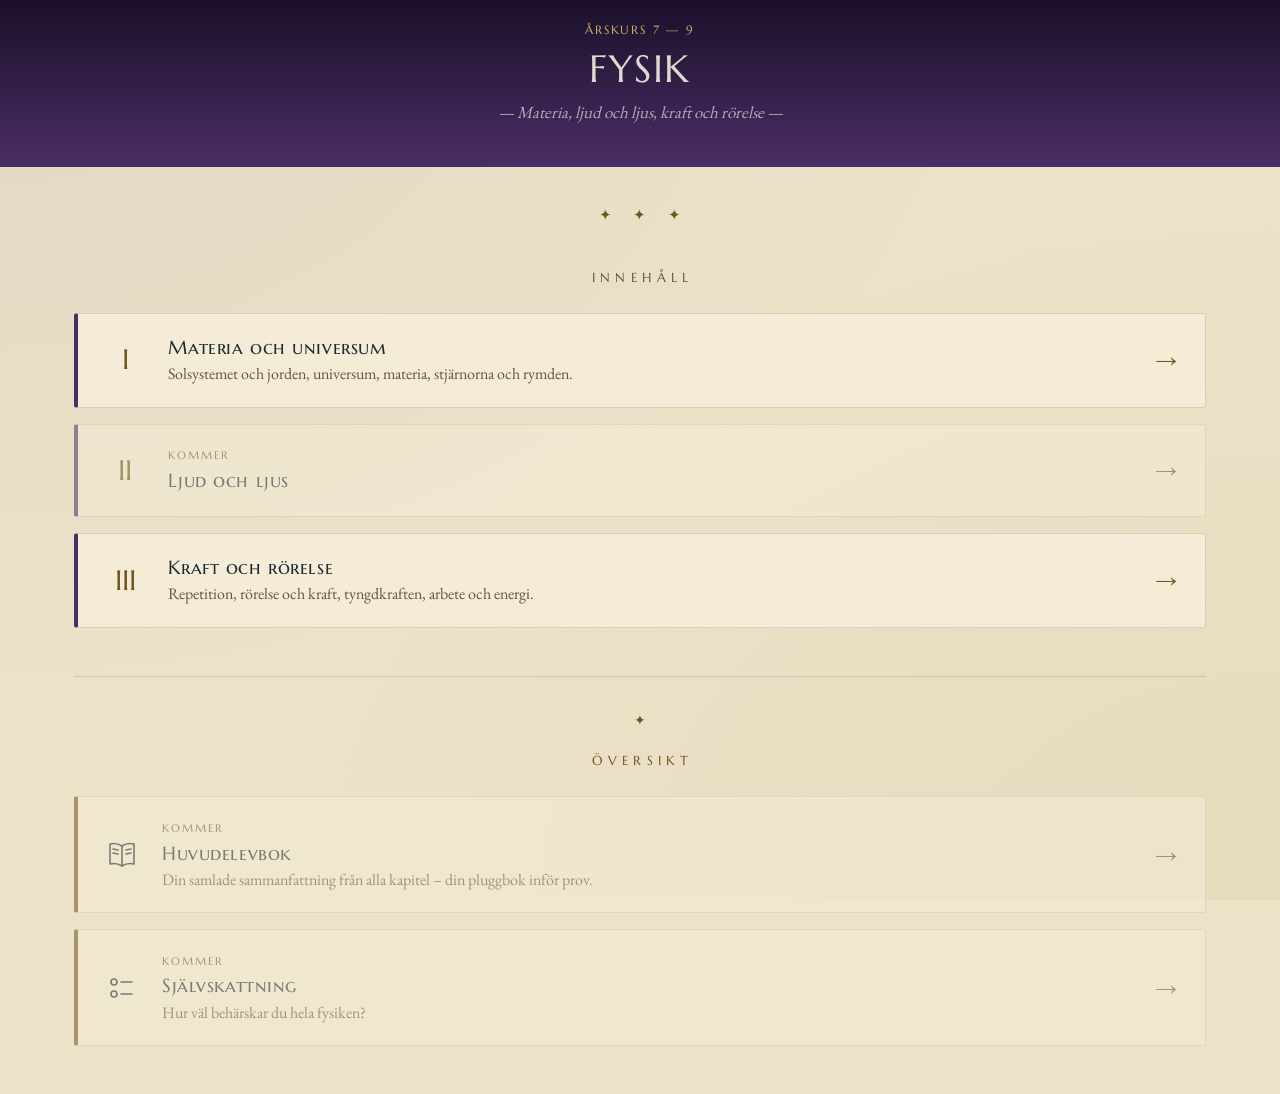
==== commit b00eee11: "Kapitel I Materia och universum: kapitlet och avsnittssidan Solsystemet och jorden (order 9, steg 1)" ====
--- a/index.html
+++ b/index.html
@@ -26,14 +26,14 @@
     <ul class="innehallsforteckning">
 
       <li>
-        <span class="kapitel-kort dimmad" aria-disabled="true">
+        <a class="kapitel-kort" href="materia_och_universum/index.html">
           <span class="romersk">I</span>
           <span class="kap-text">
-            <span class="kommer-snart">Kommer</span>
             <span class="kap-titel">Materia och universum</span>
+            <p class="kap-beskrivning">Solsystemet och jorden, universum, materia, stjärnorna och rymden.</p>
           </span>
           <span class="pil" aria-hidden="true">→</span>
-        </span>
+        </a>
       </li>
 
       <li>
--- a/bokskal/bok.css
+++ b/bokskal/bok.css
@@ -7,6 +7,8 @@
 @font-face { font-family: "EB Garamond"; src: url("typsnitt/EBGaramond-wght.ttf") format("truetype");
              font-weight: 400 800; font-display: swap; }
 @font-face { font-family: "Marcellus SC"; src: url("typsnitt/MarcellusSC-Regular.ttf") format("truetype"); font-display: swap; }
+/* Marcellus (gemener): bara på omslaget – undertiteln, upphovet och F, som i musikvideorna */
+@font-face { font-family: "Marcellus"; src: url("typsnitt/Marcellus-Regular.ttf") format("truetype"); font-display: swap; }
 
 :root {
   --black: #1b2a36;          /* bläck: plattformens ink */
@@ -103,6 +105,19 @@
 .flik-innehall { font-size: 19px; line-height: 1.7; }
 .flik-innehall.dold { display: none; }
 .flik-innehall .intro { font-style: italic; color: var(--dampad); margin-bottom: 1.5rem; text-align: center; }
+/* Djupdykningarna längst ned i Läs ("Vill du veta mer?"): plattformens kort (geografi.css, Djupdykningar), här
+   knappar som öppnar djupdykningen som en egen bok. brass → --accent-2, paper-light → --papper-ljus. */
+.vill-veta-mer { margin-top: 2.75rem; padding-top: 1.75rem; border-top: 1px solid rgba(27, 42, 54, 0.15); }
+.vill-veta-mer h2 { font-family: var(--rubrik); font-weight: 400; color: var(--black); line-height: 1.15; }
+.fordj-kort-grid { display: grid; grid-template-columns: repeat(auto-fit, minmax(260px, 1fr)); gap: 1rem; }
+.fordj-kort { display: flex; align-items: flex-start; gap: 0.85rem; background-color: var(--papper-ljus);
+  border: 1px solid rgba(27, 42, 54, 0.14); border-left: 3px solid var(--accent-2); border-radius: 3px; padding: 1rem 1.1rem;
+  color: inherit; transition: background-color 0.15s ease, transform 0.15s ease;
+  font: inherit; text-align: left; cursor: pointer; }                 /* (knapp i stället för länk) */
+.fordj-kort:hover { background-color: #faf4e4; transform: translateY(-1px); }
+.fordj-kort[aria-disabled="true"] { opacity: .55; cursor: default; transform: none; }
+.fordj-kort-text { display: flex; flex-direction: column; gap: 0.2rem; }
+.fordj-kort-titel { font-family: var(--rubrik); color: var(--black); font-size: 1.05rem; letter-spacing: 0.03em; }
 .flik-ram { display: block; width: 100%; height: 75vh; border: 1px solid rgba(27, 42, 54, .18); border-radius: 4px;
   background: var(--papper-ljus); }
 
@@ -145,7 +160,7 @@
   .underdel-knapp { width: 100%; }
   .flikar-rad { gap: .3rem .7rem; flex-wrap: wrap; }       /* fyra flikar på en rad också i en mobil */
   .flik { font-size: .82rem; letter-spacing: .06em; padding: .6rem .2rem; }
-  .niva-valjare { flex-wrap: wrap; }                         /* fyra nivåer (med Djupdykning) ryms inte på en rad */
+  .niva-valjare { flex-wrap: wrap; }                         /* fler än tre nivåer ryms inte på en rad */
   .niva-valjare .niva-knapp { padding: .45rem .55rem; letter-spacing: .04em; }
 }
 
@@ -331,6 +346,23 @@
 @keyframes in-bakat { from { opacity: 0; transform: translateX(-14px); } }
 @media (prefers-reduced-motion: reduce) { .in-framat, .in-bakat { animation: none; } }
 
+/* Bladvändningen (bok.js: vandBlad): ett lager ovanpå scenen, med bladet vridet runt ryggen i perspektiv (som
+   kameran i filmernas bok, ≈ 5 sidbredder). Bladets två ytor döljer sin baksida; ljuset (bladet mörknar på högkant)
+   och skuggan på sidan under bladet tonas av bok.js. Lagret tar inga klick. */
+.blad-lager { position: absolute; z-index: 1; pointer-events: none; perspective: calc(var(--sb) * 5); }
+.blad-lager.ar-enkel { perspective: calc(var(--sb) * 8); }          /* en sida vrids bara till högkant: svagare */
+.blad-lager > div { position: absolute; top: 0; bottom: 0; }
+.blad { transform-style: preserve-3d; will-change: transform; }
+.blad.fran-hoger { transform-origin: left center; }
+.blad.fran-vanster { transform-origin: right center; }
+.blad-sida { position: absolute; inset: 0; backface-visibility: hidden; -webkit-backface-visibility: hidden; overflow: hidden; }
+.blad-sida.bak { transform: rotateY(180deg); }
+.blad-ljus { position: absolute; inset: 0; background: #000; opacity: 0; }
+.blad-skugga { opacity: 0; }
+.blad-skugga.mot-hoger { background: linear-gradient(to right, rgba(20, 14, 4, .34), rgba(20, 14, 4, 0) 55%); }
+.blad-skugga.mot-vanster { background: linear-gradient(to left, rgba(20, 14, 4, .34), rgba(20, 14, 4, 0) 55%); }
+.blad-fast .sida, .blad-sida .sida { box-shadow: none; }
+
 .sida {
   position: relative; display: flex; flex-direction: column;
   width: var(--sb); height: var(--sh); background: var(--papper);
@@ -344,6 +376,18 @@
 .hogersida { border-radius: 0 3px 3px 0;
   background: linear-gradient(to right, rgba(40, 30, 10, .10), rgba(40, 30, 10, 0) 5%), var(--papper); }
 .tom-sida { filter: brightness(.97); }
+
+/* Omslaget (bok.js: omslagElement), som i musikvideorna: sida 0, före innehållet. På ett uppslag står det ensamt som
+   högersida och boken är stängd – till vänster syns bordet (också under bladvändningen, i bladlagret). Hörnen är
+   filmens (14 av 1036). Mobilen: omslaget fyller sidan. */
+.uppslag.med-omslag { box-shadow: none; }
+.sida.omslag { background: #162040; border-radius: calc(var(--sh) * 14 / 1036); overflow: hidden;
+  box-shadow: 0 12px 34px rgba(0, 0, 0, .38); }
+.smal .sida.omslag, .blad-sida .sida.omslag { box-shadow: none; }
+.smal .sida.omslag { border-radius: 0; }
+.omslag-bild, .omslag-bild svg { display: block; width: 100%; height: 100%; }
+.sida.fore-omslag { background: none; border-radius: 0; }
+.blad-fast .sida.fore-omslag { background: var(--bord); }
 
 /* Sidhuvud: avsnittet och sidnumret, med numret i det yttre hörnet (till vänster på en vänstersida). */
 .sidhuvud {
@@ -431,6 +475,9 @@
 .b-tabell thead th { font-weight: 450; font-size: .82em; letter-spacing: .04em; font-variant-caps: all-small-caps;
   color: var(--dampad); border-bottom-color: var(--dampad); }
 .b-tabell tbody th { font-weight: 560; }
+/* Bokstavssymboler och enheter i rubriker och tabellhuvuden (bok.js: symboler): vanlig stil, rätt skiftläge – inte
+   kapitäler, där g blir G och kg KG */
+.sym { font-family: var(--text); font-variant-caps: normal; text-transform: none; letter-spacing: normal; font-weight: 500; }
 .tabell-fotnot { font-size: .82em; color: var(--dampad); margin: .3em 0 0; }
 
 /* Länken ut till hjälpmedlen (blocktypen lank), t.ex. i slutet av ett avsnitt. Den står i sidans fot (bok.js:
@@ -491,6 +538,75 @@
 .fig-proton { fill: var(--accent); stroke: #2c1a3e; stroke-width: 1; }
 .fig-neutron { fill: var(--atom); stroke: #8a7656; stroke-width: 1; }
 .fig-liten { font-size: 14.5px; }
+/* rörelsespår: prickarna i bläck, strålen (rörelseriktningen) i guld */
+.fig-prick { fill: var(--black); }
+.fig-pil.fig-strale { stroke-width: 2; }
+.fig-snore { stroke: var(--dampad); stroke-width: 1.6; }
+.fig-lupp { fill: none; stroke: var(--dampad); stroke-width: 1.4; stroke-dasharray: 5 4; }
+.fig-yta-foremal { fill: #e4dccd; }                                  /* blocket i förstoring: som fig-foremal */
+.fig-yta-underlag { fill: #cdd3d1; }                                 /* bordet: dämpat gråblått, skiljer sig från blocket */
+.fig-ytlinje { fill: none; stroke: #8f846f; stroke-width: 1.5; stroke-linejoin: round; }
+.fig-ytlinje.fig-ytlinje-underlag { stroke: #7f8b88; }
+/* bildpilar: röda pilar med vit kant på foto (guldet försvinner mot trä); fotot får vara upp till 45 % av sidhöjden */
+.figur-bild svg[data-bildpilar] { max-height: calc(var(--sh) * .45); }
+/* --bp-k (bok.js: passaEtiketter): när fotot skalas ner växer etiketterna och pilarnas tjocklek, så att etiketten
+   aldrig blir mindre än 14 px på skärmen */
+.fig-pil.fig-bildpil-kant { stroke: #fff; stroke-width: calc(7.5px * var(--bp-k, 1)); }
+.fig-pilspets.fig-bildpil-kant { fill: #fff; stroke: #fff; stroke-width: calc(4.5px * var(--bp-k, 1)); stroke-linejoin: round; }
+.fig-pil.fig-bildpil-rod { stroke: #b3261e; stroke-width: calc(3.4px * var(--bp-k, 1)); }
+.fig-pilspets.fig-bildpil-rod { fill: #b3261e; }
+.fig-bildpil-prick { fill: #b3261e; stroke: #fff; stroke-width: calc(2px * var(--bp-k, 1)); r: calc(4.5px * var(--bp-k, 1)); }
+.fig-bildpil-lage { fill: #b3261e; stroke: #fff; stroke-width: calc(2.4px * var(--bp-k, 1)); r: calc(6px * var(--bp-k, 1)); }
+/* lutande_plan: starthöjden streckad i guld, kulan där den stannar tonad */
+.fig-hojd { stroke: var(--accent-2); stroke-width: 1.6; stroke-dasharray: 6 4; }
+.fig-tonad { opacity: .5; }
+/* stoppstracka: reaktionssträckan i ljust bläck, bromssträckan i mörkt; markeringen streckad i fysikens indigo */
+.fig-stopp-reaktion { fill: rgba(27, 42, 54, .28); }
+.fig-stopp-broms { fill: var(--black); }
+.fig-stopp-markering { stroke: var(--accent); stroke-width: 1.8; stroke-dasharray: 5 4; }
+.fig-stopp-markering-text { fill: var(--accent); font-weight: 600; }
+/* fallande_hiss och newtons_kanon */
+.fig-hiss-rubrik { font-weight: 600; }
+.fig-hiss-korg { fill: rgba(27, 42, 54, .04); stroke: var(--dampad); stroke-width: 2; }
+.fig-hiss-kabel { fill: none; stroke: var(--dampad); stroke-width: 2; stroke-linejoin: round; }
+.fig-hiss-display { font-size: 13px; font-weight: 600; }
+.fig-gubbe { stroke: var(--black); stroke-width: 2.4; stroke-linecap: round; fill: var(--papper); }
+.fig-jorden { fill: #cddbe6; stroke: #7d9fba; stroke-width: 1.6; }
+.fig-berg { fill: #e4dccd; stroke: #8f846f; stroke-width: 1.5; stroke-linejoin: round; }
+.fig-kanon { fill: var(--black); }
+.fig-kanon-bana path.fig-pil { fill: none; }
+.fig-pil.fig-kanon-runt { fill: none; stroke-dasharray: 6 5; }
+.figur-bild svg[data-newtons-kanon] { max-height: calc(var(--sh) * .48); }      /* jorden och banorna behöver plats */
+.fig-hiss-stump { fill: var(--dampad); }
+.fig-hiss-fransar { stroke: var(--dampad); stroke-width: 1.2; stroke-linecap: round; }
+.fig-bildpil-text { font-family: var(--text); font-size: calc(18px * var(--bp-k, 1)); font-weight: 650; fill: #b3261e; text-anchor: middle;
+  paint-order: stroke; stroke: #fff; stroke-width: calc(5px * var(--bp-k, 1)); stroke-linejoin: round; }
+/* Två paneler (figurer.js: paneler): bredvid varandra lika stora som en figur på 440 enheter med samma höjdgräns
+   (--fig-kvot = 440 / höjden). Blir texten under 14 px när de står bredvid varandra staplas de under varandra, så
+   stora att den minsta texten blir 14 px: gränsen är 440 · 14 / minsta texten (i figurens enheter), storleken
+   220 · 14 / minsta texten. Sidinnehållet är containern, så brytningen mäter samma sak som eleven ser. */
+.fig-paneler { display: flex; justify-content: center; margin: 0 auto; max-width: calc(var(--sh) * .32 * var(--fig-kvot)); }
+.figur-bild .fig-paneler svg { flex: 1 1 0; min-width: 0; width: 50%; max-height: none; margin: 0; }
+/* fallande_hiss: minsta texten är displayen (13), alltså staplad under 474 px; staplad blir displayen 14,5, och den
+   högra panelen flyttas 20 enheter åt vänster så att korgarna står rakt under varandra */
+@container (max-width: 473.9px) {
+  .fig-paneler[data-paneler="fallande_hiss"] { flex-direction: column; align-items: center; gap: .45em; max-width: none; }
+  .figur-bild .fig-paneler[data-paneler="fallande_hiss"] svg { flex: none; width: min(100%, 213px); }
+  .fig-paneler[data-paneler="fallande_hiss"] svg + svg { translate: -9.091% 0; }
+  .fig-paneler[data-paneler="fallande_hiss"] .fig-hiss-display { font-size: 14.5px; }
+}
+/* jord_och_mane: minsta texten är 15,5 (tyngden och vågens display), alltså staplad under 397 px, 199 px bred */
+.fig-jm-jord { fill: #d3d8a8; }                                     /* grönaktig sand: syns mot papperets sandfärg */
+.fig-jm-jord-kant { stroke: #8fae6e; stroke-width: 3.5; }
+.fig-jm-mane { fill: #dcdcd8; }
+.fig-jm-mane-kant { stroke: #9b9b95; stroke-width: 2; }
+.fig-jm-krater { fill: #c4c4bf; stroke: #a3a39d; stroke-width: 1; }
+.fig-jm-display { fill: #f7f5ef; stroke: #8f846f; stroke-width: 1; }
+.fig-jm-vag { font-size: 15.5px; font-weight: 600; }
+@container (max-width: 397px) {
+  .fig-paneler[data-paneler="jord_och_mane"] { flex-direction: column; align-items: center; gap: .45em; max-width: none; }
+  .figur-bild .fig-paneler[data-paneler="jord_och_mane"] svg { flex: none; width: min(100%, 199px); }
+}
 
 /* ---------- Innehållsförteckningen (sida 1 och menyn) ---------- */
 
@@ -503,14 +619,13 @@
   padding-bottom: .2em; border-bottom: 2px solid var(--accent-2); }
 .upphov { font-size: .78em; color: var(--dampad); margin-top: 2em !important; }
 
-.toc, .toc-sidor { list-style: none; margin: 0; padding: 0; }
-.toc-sidor { padding-left: 1.7em; }
+/* Förteckningen: bara huvudrubrikerna (avsnitten), som i en tryckt bok */
+.toc { list-style: none; margin: 0; padding: 0; }
 .toc-knapp {
   display: flex; align-items: baseline; width: 100%; background: none; border: 0; padding: .05em 0;
   text-align: left; cursor: pointer; color: inherit; line-height: 1.3;
 }
 .toc-a { font-family: var(--rubrik); font-size: 1.04em; margin-top: .3em; }
-.toc-s { font-size: .88em; padding: 0; }
 .toc-nr { flex: none; width: 1.6em; font-family: var(--text); font-weight: 600; color: var(--accent-2-mork); }
 .toc-prickar { flex: 1; min-width: 1em; margin: 0 .4em; border-bottom: 1.5px dotted rgba(27, 42, 54, .35); transform: translateY(-.28em); }
 .toc-sida { flex: none; font-family: var(--text); font-variant-numeric: tabular-nums; color: var(--dampad); }
@@ -542,7 +657,6 @@
 .val button + button { border-left: 1px solid var(--linje); }
 .val button[aria-pressed="true"] { background: var(--black); color: var(--papper); }
 .tangenter { color: var(--dampad); font-size: .9em; margin: .8em 0 0; }
-.smal .meny-panel .toc-s { padding: .3em 0; }
 .smal .meny-panel .toc-a { padding: .2em 0; }
 
 /* ---------- Ett hjälpmedel öppnat inifrån boken (bok.js: oppnaPanel) ---------- */
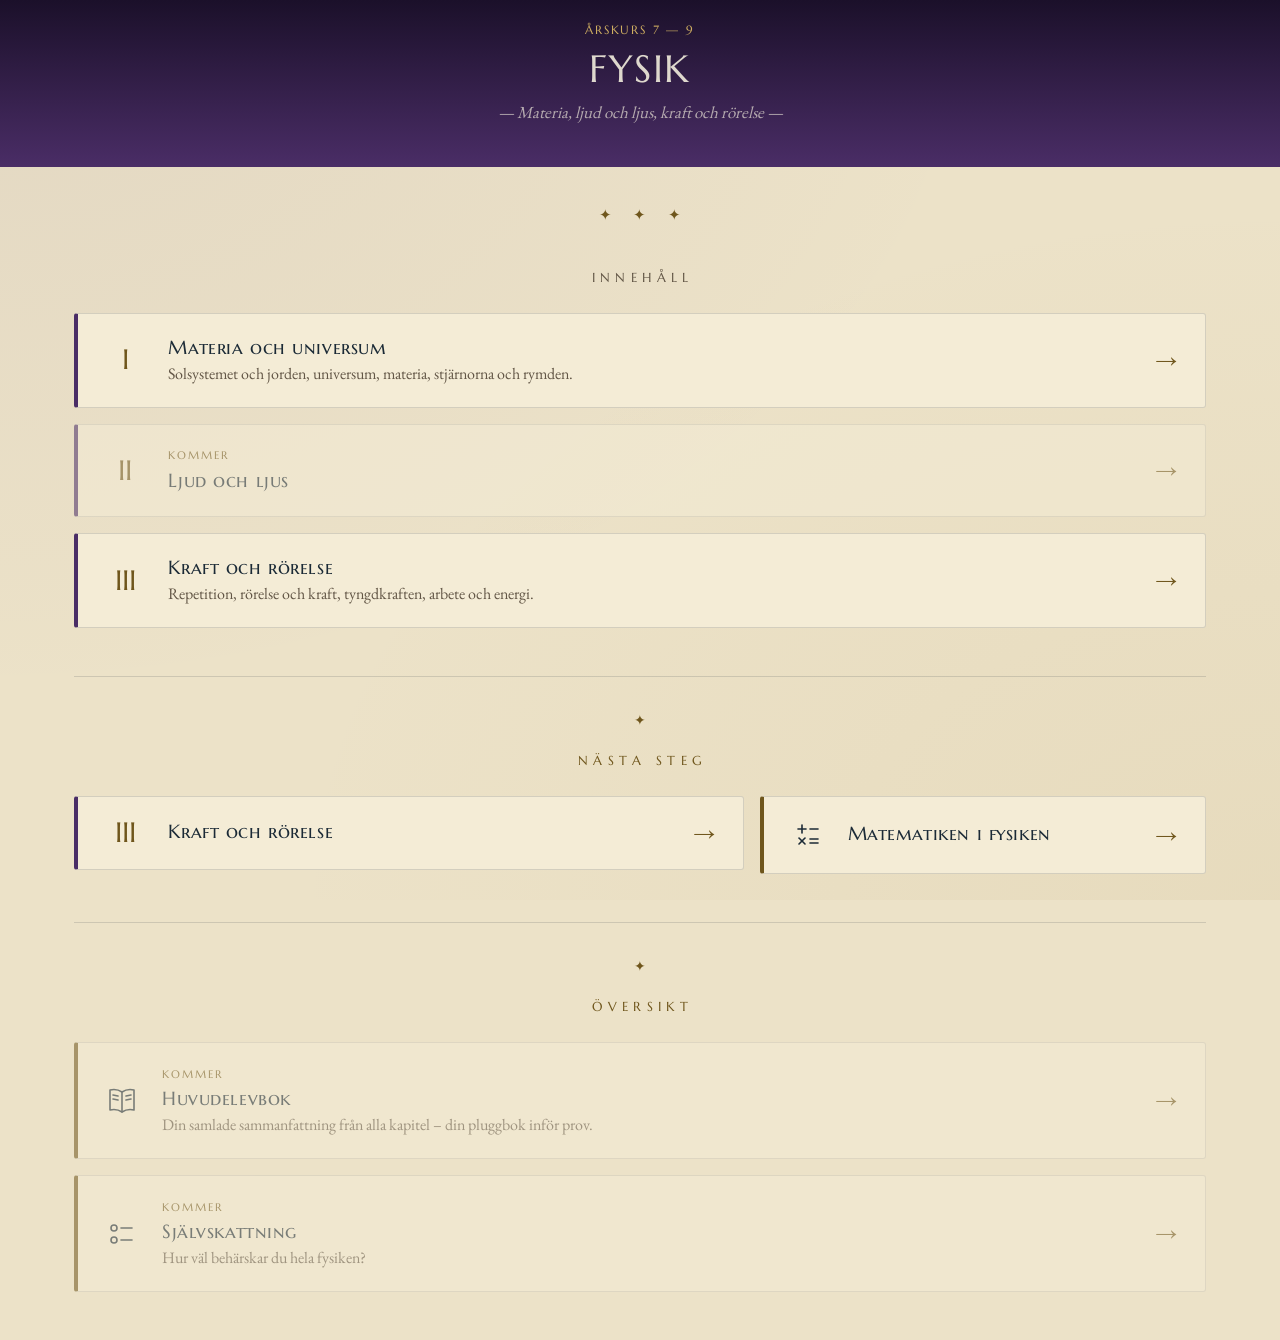
==== commit fe48cc8d: "Nästa steg · Kraft och rörelse och Matematiken i fysiken på sina platser (order 11, steg 2) - Källor" ====
--- a/index.html
+++ b/index.html
@@ -60,6 +60,43 @@
 
     </ul>
 
+    <!-- Nästa steg (arbetsorder 11): listan över kapitlen som har Nästa steg (gymnasiets fysik), och bredvid den
+         stödboken Matematiken i fysiken, som gäller hela boken. Länkarna öppnar boken direkt (adressen #<bok>). -->
+    <section class="sektion-avgransare nasta-steg-omrade">
+      <div class="litet-ornament" aria-hidden="true">✦</div>
+      <span class="sektion-label">Nästa steg</span>
+      <div class="nasta-steg-delar">
+        <ul class="nasta-steg-lista">
+          <li>
+            <a class="kapitel-kort" href="kraft_och_rorelse/rorelse_och_kraft/index.html#nasta-kraft-och-rorelse">
+              <span class="romersk">III</span>
+              <span class="kap-text">
+                <span class="kap-titel">Kraft och rörelse</span>
+              </span>
+              <span class="pil" aria-hidden="true">→</span>
+            </a>
+          </li>
+        </ul>
+        <a class="kapitel-kort matematik-kort" href="nasta_steg/matematiken_i_fysiken/index.html#stod-matematiken">
+          <span class="ikon" aria-hidden="true">
+            <svg viewBox="0 0 32 32" fill="none" stroke="currentColor" stroke-width="1.6" stroke-linecap="round" stroke-linejoin="round">
+              <line x1="6" y1="10" x2="14" y2="10" />
+              <line x1="10" y1="6" x2="10" y2="14" />
+              <line x1="18" y1="10" x2="26" y2="10" />
+              <line x1="7" y1="19" x2="13" y2="25" />
+              <line x1="13" y1="19" x2="7" y2="25" />
+              <line x1="18" y1="20" x2="26" y2="20" />
+              <line x1="18" y1="24" x2="26" y2="24" />
+            </svg>
+          </span>
+          <span class="kap-text">
+            <span class="kap-titel">Matematiken i fysiken</span>
+          </span>
+          <span class="pil" aria-hidden="true">→</span>
+        </a>
+      </div>
+    </section>
+
     <section class="sektion-avgransare">
       <div class="litet-ornament" aria-hidden="true">✦</div>
       <span class="sektion-label">Översikt</span>
--- a/bokskal/bok.css
+++ b/bokskal/bok.css
@@ -118,6 +118,11 @@
 .fordj-kort[aria-disabled="true"] { opacity: .55; cursor: default; transform: none; }
 .fordj-kort-text { display: flex; flex-direction: column; gap: 0.2rem; }
 .fordj-kort-titel { font-family: var(--rubrik); color: var(--black); font-size: 1.05rem; letter-spacing: 0.03em; }
+/* Nästa steg (arbetsorder 11): blocket under djupdykningarna i samma stil, med indigo kant; övningsböckerna överst i
+   fliken Öva och en stödbok (på sin egen sida) i Läs, utan rubrik och linje ovanför */
+.vill-veta-mer.nasta-steg .fordj-kort { border-left-color: var(--accent); }
+.vill-veta-mer.stodbocker, .vill-veta-mer.ovningsbocker { margin-top: 0; padding-top: 0; border-top: none; }
+.vill-veta-mer.ovningsbocker + .flik-ram { margin-top: 1.5rem; }
 .flik-ram { display: block; width: 100%; height: 75vh; border: 1px solid rgba(27, 42, 54, .18); border-radius: 4px;
   background: var(--papper-ljus); }
 
@@ -126,7 +131,7 @@
   width: fit-content; max-width: 100%; background: var(--papper-ljus);
   border: 1px solid rgba(160, 125, 47, .35); border-radius: 8px; padding: .45rem .7rem;
 }
-.underdel-valjare[hidden] { display: none; }
+.underdel-valjare[hidden], .niva-valjare[hidden], .flikar-rad[hidden], .flik-innehall .intro[hidden] { display: none; }
 .underdel-knapp {
   display: flex; align-items: center; gap: .6rem; background-color: var(--papper-ljus);
   border: 1px solid rgba(27, 42, 54, .18); border-radius: 4px; padding: .45rem .9rem; cursor: pointer;
@@ -203,6 +208,14 @@
 .huvudelevbok-kort h3 { font-family: var(--rubrik); font-weight: 400; color: var(--black); font-size: 1.2rem; letter-spacing: .03em;
   line-height: 1.15; margin: 0 0 .25rem; }
 .huvudelevbok-kort + .huvudelevbok-kort { margin-top: 1rem; }
+/* Nästa steg på startsidan (arbetsorder 11): listan över kapitlen med Nästa steg och, bredvid den, Matematiken i
+   fysiken. Bredvid varandra på en bred skärm, under varandra på mobilen. */
+.nasta-steg-delar { display: grid; grid-template-columns: 3fr 2fr; gap: 1rem; align-items: start; }
+.nasta-steg-lista { display: flex; flex-direction: column; gap: 1rem; list-style: none; margin: 0; padding: 0; }
+.matematik-kort { border-left-color: var(--accent-2-mork); }
+.matematik-kort .ikon { flex: 0 0 auto; width: 32px; height: 32px; color: var(--black); }
+.matematik-kort .ikon svg { display: block; width: 100%; height: 100%; }
+@media (max-width: 699px) { .nasta-steg-delar { grid-template-columns: 1fr; } }
 
 .resurser-rad { display: flex; flex-wrap: wrap; gap: .85rem; justify-content: center; }
 .resurs-kort {
@@ -468,6 +481,39 @@
 .b-exempel { margin: .6em 0; padding-left: .85em; border-left: 2px solid var(--linje); }
 .b-exempel h4 { font-family: var(--rubrik); font-weight: 400; font-size: 1em; margin: 0 0 .15em; color: var(--dampad); }
 .b-exempel p { margin: 0 0 .25em; }
+
+/* Nästa steg (arbetsorder 11). FORMEL: uttrycket stort och centrerat på en rad, förklaringen under i mindre stil.
+   Uttrycket bryts aldrig: är spalten för smal krymper det (--b: uttryckets bredd i em, bok.js formelBredd; 100cqi är
+   sidinnehållets bredd, se .sidinnehall). */
+.b-formel-rad { flex-direction: column; gap: .3em; text-align: center; }
+.b-formel-rad .formel-uttryck { font-size: min(1.75em, calc((100cqi - 1.8em) / var(--b))); max-width: 100%; }
+.formel-forklaring { font-size: .84em; line-height: 1.3; color: var(--dampad); margin: 0 !important; }
+/* EXEMPEL och PROVA: en ruta i rader (en post per rad, så att ett långt exempel kan brytas mellan raderna) */
+.b-rutarad { background: linear-gradient(var(--ruta-ton), var(--ruta-ton)), var(--papper-ljus);
+  border-left: 3px solid var(--accent-2); padding: 0 .85em; margin: 0 !important; }
+.b-rutarad p { margin: 0 !important; }
+.b-rutarad.rr-ny { padding-top: .45em; }
+.b-rutarad.rr-forsta { padding-top: .5em; margin-top: .7em !important; border-top-right-radius: 2px; }
+.b-rutarad.rr-sista { padding-bottom: .55em; margin-bottom: .7em !important; border-bottom-right-radius: 2px; }
+.sidinnehall > .b-rutarad:first-child { margin-top: 0 !important; }
+.sidinnehall > .b-rutarad:last-child { margin-bottom: 0 !important; }
+.b-rutarad h4 { font-family: var(--rubrik); font-weight: 400; font-size: 1em; margin: 0 0 .25em; color: var(--accent); }
+.rr-prova { border-left-color: var(--accent); }
+.ex-ord { font-weight: 620; }
+/* Rader i följd (mellanled): var och en på sin rad, mellanrummen står kvar */
+.b-rader { margin: 0 0 .55em; }
+.b-rad { white-space: pre-wrap; }
+.b-numrerad { margin: 0 0 .6em; padding-left: 1.6em; }
+.b-numrerad li { margin-bottom: .28em; padding-left: .2em; }
+.b-numrerad li::marker { font-weight: 600; color: var(--accent-2-mork); }
+/* Länkar till en annan bok: "Matematik du behöver:" / "Används i Nästa steg:" överst i avsnittet */
+.b-bokref { font-size: .86em; line-height: 1.35; color: var(--dampad); margin: 0 0 .6em !important; }
+.bokref-etikett { font-variant-caps: all-small-caps; letter-spacing: .05em; color: var(--accent-2-mork); }
+.bok-lank { color: var(--accent); text-decoration: underline dotted rgba(74, 45, 102, .45); text-underline-offset: .2em; }
+.bok-lank:hover { text-decoration-style: solid; }
+.b-boklank { font-family: var(--rubrik); }
+.b-boklank .bok-lank { text-decoration: none; }
+.b-boklank .bok-lank:hover { text-decoration: underline; text-underline-offset: .15em; }
 
 .b-tabell { margin: .4em 0 .7em; }
 .b-tabell table { border-collapse: collapse; font-variant-numeric: tabular-nums lining-nums; }
@@ -603,6 +649,18 @@
 .fig-jm-krater { fill: #c4c4bf; stroke: #a3a39d; stroke-width: 1; }
 .fig-jm-display { fill: #f7f5ef; stroke: #8f846f; stroke-width: 1; }
 .fig-jm-vag { font-size: 15.5px; font-weight: 600; }
+/* Rymdfigurerna (kapitel I Materia och universum, order 9, 2026-11-07): solen, planeterna, jordens inre, månen och
+   natthalvan. Jordklotet, månfaserna och årstiderna är runda figurer och får upp till 45 % av sidhöjden, som kanonen. */
+.fig-sol { fill: #f2c27b; stroke: #c98a3a; stroke-width: 1.5; }
+.fig-kropp, .fig-ae-prick { stroke: #56606a; stroke-width: .8; }
+.fig-jord-mantel { fill: #e8d3b0; }
+.fig-jord-karna { fill: #e3a86f; stroke: #c48458; stroke-width: 1.2; }
+.fig-jorden-natt { fill: rgba(27, 42, 54, .5); }
+.fig-mane-mork { fill: #4a4f5a; stroke: #2f333b; stroke-width: 1; }
+.fig-mane-ljus { fill: #f3f1e8; }
+.fig-axel { stroke: var(--black); stroke-width: 1.8; }
+.figur-bild svg[data-rymd="jordklot_tyngd"], .figur-bild svg[data-rymd="manfaser"],
+.figur-bild svg[data-rymd="arstider"] { max-height: calc(var(--sh) * .45); }
 @container (max-width: 397px) {
   .fig-paneler[data-paneler="jord_och_mane"] { flex-direction: column; align-items: center; gap: .45em; max-width: none; }
   .figur-bild .fig-paneler[data-paneler="jord_och_mane"] svg { flex: none; width: min(100%, 199px); }
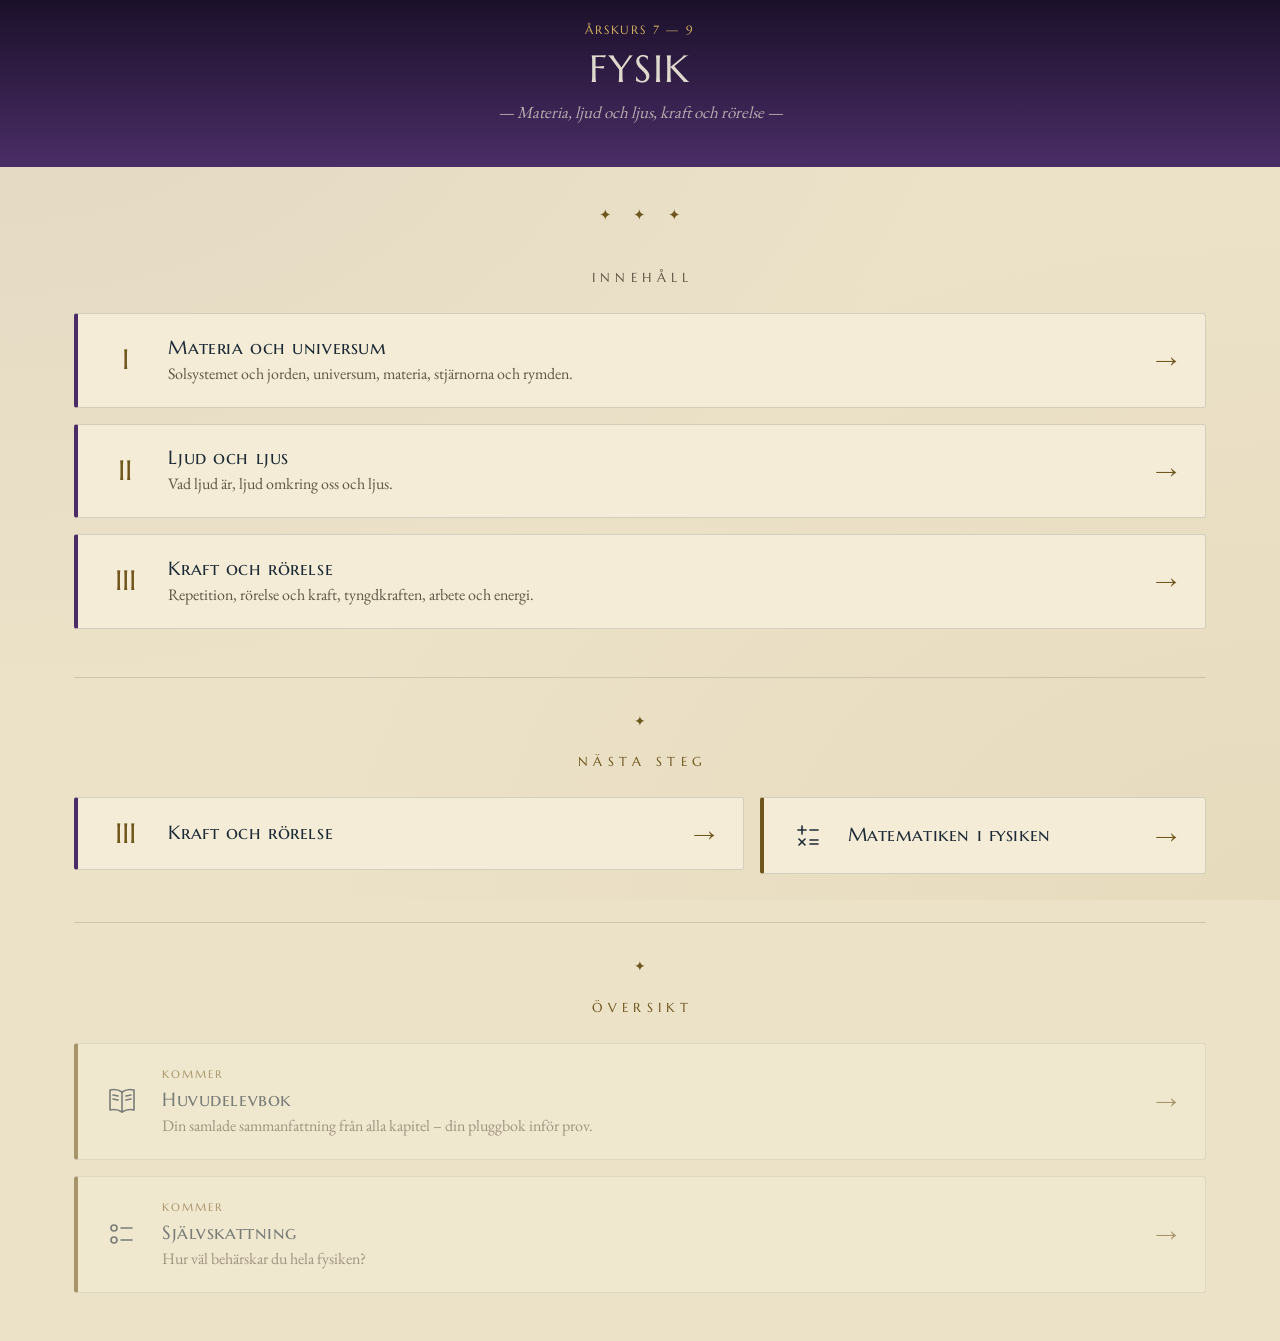
==== commit 7166a2f9: "Kapitel 2 Ljud och ljus, avsnitt I Vad ljud är (arbetsorder 33) Kapitel 2 finns som bok: startsidans" ====
--- a/index.html
+++ b/index.html
@@ -37,14 +37,14 @@
       </li>
 
       <li>
-        <span class="kapitel-kort dimmad" aria-disabled="true">
+        <a class="kapitel-kort" href="ljud_och_ljus/index.html">
           <span class="romersk">II</span>
           <span class="kap-text">
-            <span class="kommer-snart">Kommer</span>
             <span class="kap-titel">Ljud och ljus</span>
+            <p class="kap-beskrivning">Vad ljud är, ljud omkring oss och ljus.</p>
           </span>
           <span class="pil" aria-hidden="true">→</span>
-        </span>
+        </a>
       </li>
 
       <li>
--- a/bokskal/bok.css
+++ b/bokskal/bok.css
@@ -118,10 +118,13 @@
 .fordj-kort[aria-disabled="true"] { opacity: .55; cursor: default; transform: none; }
 .fordj-kort-text { display: flex; flex-direction: column; gap: 0.2rem; }
 .fordj-kort-titel { font-family: var(--rubrik); color: var(--black); font-size: 1.05rem; letter-spacing: 0.03em; }
+.fordj-kort-ingress { font-size: 0.95rem; line-height: 1.4; color: var(--dampad); }   /* arbetsorder 19 */
 /* Nästa steg (arbetsorder 11): blocket under djupdykningarna i samma stil, med indigo kant; övningsböckerna överst i
    fliken Öva och en stödbok (på sin egen sida) i Läs, utan rubrik och linje ovanför */
 .vill-veta-mer.nasta-steg .fordj-kort { border-left-color: var(--accent); }
 .vill-veta-mer.stodbocker, .vill-veta-mer.ovningsbocker { margin-top: 0; padding-top: 0; border-top: none; }
+/* en sida utan flikrad (flikar: false): lika mycket luft under bannern som flikraden ger */
+.flikar-rad[hidden] + .flik-innehall { margin-top: 2.25rem; }
 .vill-veta-mer.ovningsbocker + .flik-ram { margin-top: 1.5rem; }
 .flik-ram { display: block; width: 100%; height: 75vh; border: 1px solid rgba(27, 42, 54, .18); border-radius: 4px;
   background: var(--papper-ljus); }
@@ -141,6 +144,22 @@
 .underdel-knapp.aktiv { background-color: var(--accent); border-color: var(--accent); }
 .underdel-knapp.aktiv .underdel-bokstav, .underdel-knapp.aktiv .underdel-titel { color: var(--papper); }
 .underdel-knapp[aria-disabled="true"] { opacity: .4; cursor: not-allowed; }   /* en text utan innehåll: "kommer" */
+/* Textvalet i en hjälpmedelsflik (föreläsning och musikvideo per avsnitt, 2026-11-11): samma utseende som textvalet
+   i Läs, men egna klasser – .underdel-knapp är Läs-flikens */
+.flik-texter {
+  display: flex; flex-wrap: wrap; gap: .6rem; justify-content: center; margin: 0 auto 1.25rem;
+  width: fit-content; max-width: 100%; background: var(--papper-ljus);
+  border: 1px solid rgba(160, 125, 47, .35); border-radius: 8px; padding: .45rem .7rem;
+}
+.flik-text {
+  display: flex; align-items: center; gap: .6rem; background-color: var(--papper-ljus);
+  border: 1px solid rgba(27, 42, 54, .18); border-radius: 4px; padding: .45rem .9rem; cursor: pointer;
+  text-align: left; line-height: normal; transition: background-color .15s ease, border-color .15s ease;
+}
+.flik-text:hover { background-color: #faf4e4; }
+.flik-text.aktiv { background-color: var(--accent); border-color: var(--accent); }
+.flik-text.aktiv .underdel-bokstav, .flik-text.aktiv .underdel-titel { color: var(--papper); }
+.flik-text[aria-disabled="true"] { opacity: .4; cursor: not-allowed; }
 .underdel-bokstav { font-family: var(--rubrik); font-size: 1.35rem; line-height: 1; color: var(--accent-2-mork); }
 .underdel-titel { font-family: var(--text); font-size: .95rem; color: var(--dampad); }
 
@@ -162,9 +181,9 @@
   font-style: italic; color: var(--dampad); font-size: .98rem; }
 
 @media (max-width: 600px) {
-  .underdel-knapp { width: 100%; }
-  .flikar-rad { gap: .3rem .7rem; flex-wrap: wrap; }       /* fyra flikar på en rad också i en mobil */
-  .flik { font-size: .82rem; letter-spacing: .06em; padding: .6rem .2rem; }
+  .underdel-knapp, .flik-text { width: 100%; }
+  .flikar-rad { gap: .3rem .5rem; flex-wrap: wrap; }       /* fem flikar på en rad också i en mobil (2026-11-11) */
+  .flik { font-size: .76rem; letter-spacing: .03em; padding: .6rem .15rem; }
   .niva-valjare { flex-wrap: wrap; }                         /* fler än tre nivåer ryms inte på en rad */
   .niva-valjare .niva-knapp { padding: .45rem .55rem; letter-spacing: .04em; }
 }
@@ -448,6 +467,9 @@
 
 .b-punkter { list-style: none; margin: 0 0 .6em; padding: 0; }
 .b-punkter li { position: relative; padding-left: 1.05em; margin-bottom: .28em; }
+/* en punkt ur en punktlista som får delas (arbetsorder 16): samma avstånd som mellan punkterna i en hel lista, och
+   listans marginal under den sista – höjden blir densamma som den hela listans */
+.b-punktdel:not(.pd-sista) { margin-bottom: .28em; }
 .b-punkter li::before {
   content: ""; position: absolute; left: .1em; top: .6em; width: .3em; height: .3em;
   background: var(--accent-2); transform: rotate(45deg);
@@ -502,6 +524,8 @@
 .ex-ord { font-weight: 620; }
 /* Rader i följd (mellanled): var och en på sin rad, mellanrummen står kvar */
 .b-rader { margin: 0 0 .55em; }
+/* en rad ur rader i följd som får delas (arbetsorder 21): ingen marginal mellan raderna, blockets under den sista */
+.b-raddel:not(.rd-sista) { margin-bottom: 0; }
 .b-rad { white-space: pre-wrap; }
 .b-numrerad { margin: 0 0 .6em; padding-left: 1.6em; }
 .b-numrerad li { margin-bottom: .28em; padding-left: .2em; }
@@ -509,8 +533,8 @@
 /* Länkar till en annan bok: "Matematik du behöver:" / "Används i Nästa steg:" överst i avsnittet */
 .b-bokref { font-size: .86em; line-height: 1.35; color: var(--dampad); margin: 0 0 .6em !important; }
 .bokref-etikett { font-variant-caps: all-small-caps; letter-spacing: .05em; color: var(--accent-2-mork); }
-.bok-lank { color: var(--accent); text-decoration: underline dotted rgba(74, 45, 102, .45); text-underline-offset: .2em; }
-.bok-lank:hover { text-decoration-style: solid; }
+.bok-lank, .bok-lank-sida { color: var(--accent); text-decoration: underline dotted rgba(74, 45, 102, .45); text-underline-offset: .2em; }
+.bok-lank:hover, .bok-lank-sida:hover { text-decoration-style: solid; }
 .b-boklank { font-family: var(--rubrik); }
 .b-boklank .bok-lank { text-decoration: none; }
 .b-boklank .bok-lank:hover { text-decoration: underline; text-underline-offset: .15em; }
@@ -528,11 +552,13 @@
 
 /* Länken ut till hjälpmedlen (blocktypen lank), t.ex. i slutet av ett avsnitt. Den står i sidans fot (bok.js:
    byggSida): en tyst rad under en tunn linje, i stället för det mesta av sidans nedre marginal. */
-.sidfot { margin: 0 8%; padding: .25em 0 .4em; border-top: 1px solid var(--linje); font-size: .76em; line-height: 1.2; }
+.sidfot { margin: 0 8%; padding: .15em 0 .3em; border-top: 1px solid var(--linje); font-size: .76em; line-height: 1.2; }  /* (luften minskad 2026-11-11, se .b-lank) */
 .sida.har-fot .sidinnehall { padding-bottom: .25em; }
 .sida.har-fot .mer-hint { bottom: 2.4em; }
 @media (max-width: 599px) { .sidfot { margin: 0 6%; } }
-.b-lank { display: flex; flex-wrap: wrap; gap: .2em 1.6em; font-family: var(--rubrik); }
+/* (2026-11-11) tätare radavstånd: med Musikvideo blir Sammanfattningens rad ofta två rader, och då ska foten inte ta
+   mer plats än nödvändigt */
+.b-lank { display: flex; flex-wrap: wrap; gap: 0 1.6em; line-height: 1.1; font-family: var(--rubrik); }
 .lank-post { color: var(--accent); text-decoration: none; }
 a.lank-post:hover { text-decoration: underline; text-underline-offset: .15em; }
 .lank-post.kommer { color: var(--dampad); opacity: .8; }
@@ -661,6 +687,303 @@
 .fig-axel { stroke: var(--black); stroke-width: 1.8; }
 .figur-bild svg[data-rymd="jordklot_tyngd"], .figur-bild svg[data-rymd="manfaser"],
 .figur-bild svg[data-rymd="arstider"] { max-height: calc(var(--sh) * .45); }
+/* Diagram och vektorer på rutat papper (Nästa steg, arbetsorder 11): rutnätet tunt, axlarna och graferna i bläck och
+   indigo, ytorna i två ljusa toner, Δ-linjerna streckade i guld. Texten 19 enheter: minst 14 px också i mobilens spalt.
+   Ett diagram får som de runda figurerna upp till 45 % av sidhöjden, så att texten inte krymper under 14 px. */
+.fig-rutnat { stroke: rgba(27, 42, 54, .16); stroke-width: 1; }
+.fig-pil.fig-axel-pil { stroke: var(--black); stroke-width: 1.6; }
+.fig-pilspets.fig-axel-pil { fill: var(--black); }
+.fig-graf { fill: none; stroke: var(--accent); stroke-width: 2.6; stroke-linejoin: round; stroke-linecap: round; }
+.fig-graf-punkt { fill: var(--accent); }
+.fig-yta-1 { fill: rgba(160, 125, 47, .26); }
+.fig-yta-2 { fill: rgba(74, 45, 102, .14); }
+.fig-delta { stroke: var(--accent-2-mork); stroke-width: 1.8; stroke-dasharray: 5 4; }
+/* Kaströrelse och cirkelrörelse (IV C, arbetsorder 16): text 19 enheter som diagrammen, kraftpilarna i kraftpilarnas
+   färg; den kastade bollen i indigo, den släppta i sand; banor och raka banor streckade */
+.fig-kast-text { font-size: 19px; }
+.fig-kast-pil-text { fill: var(--accent-2-mork); font-weight: 600; }
+.fig-kast-vx-text { fill: var(--accent); font-weight: 600; }
+.fig-kast-vy-text { fill: var(--accent-2-mork); font-weight: 600; }
+.fig-hus { fill: #e6dcc6; stroke: var(--dampad); stroke-width: 1.6; }
+.fig-hus-fonster { fill: #cddbe6; stroke: var(--dampad); stroke-width: 1; }
+.fig-kast-boll { stroke: var(--black); stroke-width: 1.2; }
+.fig-kast-kastad { fill: var(--accent); }
+.fig-kast-slappt { fill: #d6c08f; }
+.fig-kast-bana, .fig-kast-bana-v { fill: none; stroke: var(--accent); stroke-width: 1.8; stroke-dasharray: 6 5; opacity: .75; }
+.fig-kast-bana-v { stroke-dasharray: none; stroke-width: 2.4; opacity: 1; }
+.fig-kast-hojd { stroke: var(--dampad); stroke-width: 1.4; stroke-dasharray: 4 4; }
+.fig-kast-landning, .fig-kast-start { fill: var(--accent); }
+.fig-pil.fig-kast-vx { stroke: var(--accent); }
+.fig-pilspets.fig-kast-vx { fill: var(--accent); }
+.fig-cirkel-bana { fill: none; stroke: var(--dampad); stroke-width: 1.6; stroke-dasharray: 6 5; }
+.fig-cirkel-mitt { fill: var(--black); }
+.fig-cirkel-mittkors { stroke: var(--black); stroke-width: 2; }
+.fig-pil.fig-cirkel-riktning { stroke: var(--dampad); stroke-width: 1.8; fill: none; }
+.fig-pilspets.fig-cirkel-riktning { fill: var(--dampad); }
+.fig-pil.fig-tangent { stroke: var(--accent); stroke-dasharray: 7 5; }
+.fig-pilspets.fig-tangent { fill: var(--accent); }
+.fig-vag { fill: #d9d4c7; stroke: var(--dampad); stroke-width: 1.6; }
+.fig-vag-mitt { fill: none; stroke: #fff; stroke-width: 2; stroke-dasharray: 10 8; }
+.fig-bil rect { fill: var(--accent); stroke: var(--black); stroke-width: 1.2; }
+.fig-bil rect.fig-bil-ruta { fill: #cddbe6; }
+/* Stabilitet, hopp och krock (IV D, arbetsorder 17) */
+.fig-lada { fill: #e6dcc6; stroke: var(--black); stroke-width: 1.6; }
+.fig-tyngdpunkt { fill: var(--accent-2-mork); stroke: #fff; stroke-width: 1.5; }
+.fig-lodlinje { stroke: var(--accent-2-mork); stroke-width: 1.8; stroke-dasharray: 5 4; }
+.fig-stodyta { stroke: var(--accent); stroke-width: 5; stroke-linecap: butt; }
+.fig-pil.fig-stab-pil { fill: none; stroke-width: 2; }
+.fig-pil.fig-stab-tillbaka { stroke: var(--accent); } .fig-pilspets.fig-stab-tillbaka { fill: var(--accent); }
+.fig-pil.fig-stab-valter { stroke: #b3261e; } .fig-pilspets.fig-stab-valter { fill: #b3261e; }
+.fig-stab-valter-text { fill: #b3261e; font-weight: 600; }
+.fig-fordon { fill: #d6c08f; stroke: var(--black); stroke-width: 1.4; stroke-linejoin: round; }
+.fig-fordon-chassi { fill: #8a8273; stroke: var(--black); stroke-width: 1.2; }
+.fig-fordon-dorr { fill: #cddbe6; stroke: var(--black); stroke-width: 1; }
+.fig-hjul { fill: #3a3631; stroke: var(--black); stroke-width: 1; }
+.fig-stang { stroke: var(--dampad); stroke-width: 4; }
+.fig-ribba { fill: #b3261e; stroke: var(--black); stroke-width: 1; }
+.fig-kropp { fill: none; stroke: var(--accent); stroke-width: 15; stroke-linecap: round; stroke-linejoin: round; opacity: .9; }
+.fig-kropp.fig-lem { stroke-width: 8; }
+.fig-huvud, .fig-hopp-huvud { fill: var(--accent); }
+.fig-tp-streck { stroke: var(--accent-2-mork); stroke-width: 1.4; }
+.fig-hopp-kropp { fill: none; stroke: var(--accent); stroke-width: 4; stroke-linecap: round; }
+.fig-hopp-lem { fill: none; stroke: var(--accent); stroke-width: 2.6; stroke-linecap: round; stroke-linejoin: round; }
+.fig-vagg { fill: #b9ad97; stroke: var(--dampad); stroke-width: 1.4; }
+.fig-krock-fore { fill: none; stroke: var(--dampad); stroke-width: 1.4; stroke-dasharray: 5 4; }
+.fig-krock-bil { fill: #d6c08f; stroke: var(--black); stroke-width: 1.4; stroke-linejoin: round; }
+.fig-krock-veck { fill: none; stroke: #b3261e; stroke-width: 1.8; stroke-linejoin: miter; }
+.fig-kupe { fill: #cddbe6; stroke: var(--black); stroke-width: 1; }
+.fig-krock-hjul { fill: #3a3631; }
+.fig-krock-matt { stroke: var(--black); stroke-width: 1.4; }
+.fig-krock-namn { font-weight: 600; }
+.fig-ribba-tecken { fill: #b3261e; stroke: var(--black); stroke-width: 1; }
+/* Tryck (V A, arbetsorder 21): snön, oljan, cylindrarna och kolvarna, vattnet och klossen; krafterna i kraftpilarnas
+   guld, tryckpilarna i vattnet i indigo och lyftkraften i rött som resultanten */
+.fig-sno { fill: #f3f6f9; stroke: none; }
+.fig-sno-yta { stroke: #9fb3c4; stroke-width: 2; }
+.fig-sno-tacke { fill: #f3f6f9; opacity: .68; }
+.fig-tryck-sula { fill: #3a3631; }
+.fig-tryck-sula.fig-tryck-snosko { fill: #8a8273; stroke: var(--black); stroke-width: 1; }
+.fig-olja { fill: #e2c46f; opacity: .85; }
+.fig-cylinder { fill: none; stroke: var(--black); stroke-width: 2.2; stroke-linejoin: miter; }
+.fig-kolv { fill: #8a8273; stroke: var(--black); stroke-width: 1.2; }
+.fig-kolv-fore { fill: none; stroke: var(--dampad); stroke-width: 1.4; stroke-dasharray: 5 4; }
+.fig-tryck-p { font-style: italic; font-weight: 600; }
+.fig-vatten-yta { stroke: #5f87a8; stroke-width: 2; }
+.fig-kloss { fill: #d6c08f; stroke: var(--black); stroke-width: 1.4; }
+.fig-pil.fig-tryck-pil { stroke: var(--accent); stroke-width: 2.2; } .fig-pilspets.fig-tryck-pil { fill: var(--accent); }
+.fig-pil.fig-tryck-lyft { stroke: #b3261e; stroke-width: 3; } .fig-pilspets.fig-tryck-lyft { fill: #b3261e; }
+.fig-tryck-lyft-text { fill: #b3261e; font-weight: 600; }
+/* Energi och arbete (V B, arbetsorder 28): bollens bana streckad i dämpat bläck, bollen indigo (svag i topparna efter
+   studsarna); värme och ljud små röda vågor. Kraftpilarna i kraftpilarnas guld; rörelsepilarna indigo, streckade och
+   med öppen spets – de ska inte se ut som kraftpilar (grinden mäter det). */
+.fig-energi-bana { fill: none; stroke: var(--dampad); stroke-width: 1.6; stroke-dasharray: 5 5; }
+.fig-energi-boll { fill: var(--accent); stroke: var(--black); stroke-width: 1.2; }
+.fig-energi-boll.fig-energi-skugga { opacity: .3; }
+.fig-energi-vag { fill: none; stroke: #b3261e; stroke-width: 1.6; stroke-linecap: round; }
+.fig-energi-varme { fill: #b3261e; font-weight: 600; }
+.fig-energi-ord { font-weight: 600; }
+.fig-rorelse { stroke: var(--accent); stroke-width: 2.4; stroke-dasharray: 7 5; fill: none; }
+.fig-rorelse-spets { fill: none; stroke: var(--accent); stroke-width: 2.4; stroke-linecap: round; stroke-linejoin: round; }
+.fig-energi-rorelse-text { fill: var(--accent); font-weight: 600; }
+.fig-energi-fore { fill: none; stroke: var(--dampad); stroke-width: 1.4; stroke-dasharray: 5 4; }
+.fig-energi-mede { fill: none; stroke: var(--black); stroke-width: 2.4; stroke-linecap: round; }
+.fig-energi-vinkel { fill: none; stroke: var(--black); stroke-width: 1.4; }
+.fig-energi-vinkel-text { font-weight: 600; }
+/* V C och V D (arbetsorder 29): lägesenergins stapel indigo, rörelseenergins guld; gungan, staven och ribban; rampen,
+   gungbrädan och taljan. Kraftpilarna i kraftpilarnas guld, vridpilarna indigo. */
+.fig-energi-stapel.fig-energi-ep { fill: var(--accent); }
+.fig-energi-stapel.fig-energi-ek { fill: var(--accent-2); stroke: var(--accent-2-mork); stroke-width: 1; }
+.fig-energi-sits { fill: #8a6a3e; stroke: var(--black); stroke-width: 1; }
+.fig-energi-stav { fill: none; stroke: #3a3631; stroke-width: 3; stroke-linecap: round; }
+.fig-energi-ribba { stroke: #b3261e; stroke-width: 3; stroke-linecap: round; }
+.fig-energi-lada { fill: #8a8273; }
+.fig-energi-ramp { fill: #e6dcc6; stroke: var(--black); stroke-width: 1.4; stroke-linejoin: round; }
+.fig-energi-vagn { fill: #8a8273; stroke: var(--black); stroke-width: 1; }
+.fig-energi-planka { fill: #c9a06a; stroke: #8a6a3e; stroke-width: 1.4; }
+.fig-energi-vridpunkt { fill: #8a8273; stroke: var(--black); stroke-width: 1.2; }
+.fig-energi-sittpunkt { fill: var(--black); }
+.fig-energi-vridbage { fill: none; stroke: var(--accent); stroke-width: 2.2; }
+.fig-energi-vridspets { fill: var(--accent); }
+.fig-energi-vrid-text { fill: var(--accent); font-weight: 600; }
+.fig-energi-rep { fill: none; stroke: #6b5a3e; stroke-width: 2; }
+.fig-energi-block { fill: #d9d4c7; stroke: var(--black); stroke-width: 1.6; }
+.fig-energi-hand { fill: var(--accent); }
+circle.fig-energi-fore { fill: none; stroke: var(--dampad); stroke-width: 1.4; stroke-dasharray: 4 3; }
+/* Ljud och ljus (VI, arbetsorder 30; färgerna kräver Joachims godkännande): ljusstrålar orangeröda och heldragna med en
+   liten spets, strålar som ögat följer bakåt streckade i samma färg, normalen streckad i dämpat bläck; ljudvågornas linje
+   och vågfronter blågröna; luftens molekyler mörkt sandfärgade, den markerade indigo. Förlopp: numrerade ringar i bläck.
+   Figurerna får upp till 38 % av sidhöjden (jämförelsen B14, den högsta, 42 %), så att texten (19 enheter) inte krymper
+   under 14 px men figuren lämnar plats åt stycket före den. Samma gräns i alla fönster (ingen mediaregel), så att
+   kontrollägets Chromebook-fönster bryter som Chromebooken. */
+.figur-bild svg[data-ljud], .figur-bild svg[data-ljus] { max-height: calc(var(--sh) * .38); }
+.figur-bild svg[data-ljus="jamforelse"] { max-height: calc(var(--sh) * .42); }
+.fig-steg-ring { fill: var(--black); }
+.fig-steg-nr { fill: var(--papper); font-weight: 600; }
+.fig-steg-start { font-weight: 600; font-style: italic; }
+.fig-ljus-strale { stroke: #c2410c; stroke-width: 2.4; stroke-linecap: round; fill: none; }
+.fig-ljus-strale.fig-ljus-svag { stroke-width: 1.4; opacity: .7; }
+.fig-ljus-spets { fill: #c2410c; }
+.fig-ljus-skenbar { stroke: #c2410c; stroke-width: 1.8; stroke-dasharray: 6 5; fill: none; opacity: .8; }
+.fig-normal { stroke: var(--dampad); stroke-width: 1.5; stroke-dasharray: 4 4; }
+.fig-normal-text { fill: var(--dampad); }
+.fig-vinkel { fill: none; stroke: var(--black); stroke-width: 1.3; }
+.fig-ledare { stroke: var(--dampad); stroke-width: 1; }
+.fig-ljus-spegel { stroke: #4b5563; stroke-width: 3.2; stroke-linecap: round; fill: none; }
+.fig-ljus-vatten, .fig-ljud-vatten { fill: rgba(70, 130, 180, .18); }
+.fig-ljus-yta, .fig-ljud-yta { stroke: #3b6d8f; stroke-width: 1.6; }
+.fig-ljus-stralyta { fill: rgba(194, 65, 12, .08); }
+.fig-ljus-kant { fill: none; stroke: #c2410c; stroke-width: 1.4; }
+.fig-ljus-front { fill: none; stroke: #c2410c; stroke-width: 2; stroke-linecap: round; }
+.fig-ljus-strale.fig-ljus-mittstrale { stroke-width: 1.6; }
+.fig-ljus-skugga { fill: rgba(27, 42, 54, .28); }
+.fig-ljus-svart { fill: #1d2026; }
+.fig-ljus-glas, .fig-ljus-lins, .fig-ljus-prisma { fill: rgba(150, 190, 205, .4); stroke: #5d7f88; stroke-width: 1.4; }
+.fig-ljus-glaset { fill: none; stroke: #5d7f88; stroke-width: 1.6; }
+.fig-ljus-varme { fill: none; stroke: #b3261e; stroke-width: 1.6; stroke-linecap: round; }
+.fig-ljus-varme-text { fill: #b3261e; font-weight: 600; }
+.fig-ljus-skuggtext { fill: var(--dampad); }
+.fig-ljus-bild { opacity: .42; }
+.fig-ljus-stjalk { fill: none; stroke: #4d7c3a; stroke-width: 3; stroke-linecap: round; }
+.fig-ljus-kronblad { fill: #d9a3c4; stroke: #9b5a83; stroke-width: 1; }
+.fig-ljus-mitt { fill: #e0b53e; }
+.fig-ljus-lampa circle { fill: #f6e3a2; stroke: var(--black); stroke-width: 1.3; }
+.fig-ljus-lampa rect { fill: #8a8273; }
+.fig-ljus-brannpunkt, .fig-ljus-motpunkt { fill: var(--black); }
+.fig-ljus-axel { stroke: var(--dampad); stroke-width: 1; stroke-dasharray: 2 4; }
+.fig-ljus-penna { stroke: #d49a1c; stroke-width: 7; stroke-linecap: round; }
+.fig-ljus-spets-punkt { fill: #3a3631; }
+.fig-ljus-ogat { fill: #f7f1e3; stroke: var(--black); stroke-width: 1.6; }
+.fig-ljus-nathinna { fill: none; stroke: #b3261e; stroke-width: 3.5; }
+.fig-ljus-hornhinna { fill: none; stroke: #5d7f88; stroke-width: 2.4; }
+.fig-ljus-iris { stroke: #4a6b8a; stroke-width: 4; stroke-linecap: round; }
+.fig-ljus-ogonlins { fill: rgba(150, 190, 205, .55); stroke: #5d7f88; stroke-width: 1.4; }
+.fig-ljus-synnerv { fill: none; stroke: #c9a06a; stroke-width: 2; }
+.fig-ljus-stam { stroke: #7a5a3a; stroke-width: 3; }
+.fig-ljus-krona { fill: #5f8f4a; stroke: #3f6a30; stroke-width: 1; }
+.fig-ljus-vitt-kant { stroke: var(--black); stroke-width: 5.5; stroke-linecap: round; }
+.fig-ljus-vitt { stroke: #fffdf6; stroke-width: 3; stroke-linecap: round; }
+.fig-ljus-farg { stroke-width: 2.2; stroke-linecap: round; }
+.fig-farg-rott { stroke: #c62828; fill: #c62828; } .fig-farg-orange { stroke: #ef6c00; } .fig-farg-gult { stroke: #e0b000; }
+.fig-farg-gront { stroke: #2e7d32; fill: #2e7d32; } .fig-farg-blatt { stroke: #1565c0; } .fig-farg-violett { stroke: #6a1b9a; }
+.fig-farg-text-rott { fill: #c62828; font-weight: 600; } .fig-farg-text-violett { fill: #6a1b9a; font-weight: 600; }
+.fig-ljus-apple { fill: #c62828; stroke: #8e1c1c; stroke-width: 1.4; }
+.fig-ljus-blad { fill: #5f8f4a; }
+.fig-ljus-band { fill: #d9d4c7; stroke: var(--black); stroke-width: 1; }
+.fig-ljus-bandvag { fill: none; stroke: var(--black); stroke-width: 1.3; }
+.fig-ljus-punkt { fill: var(--black); }
+.fig-oga-vita { fill: #fffdf6; stroke: var(--black); stroke-width: 1.4; }
+.fig-oga-iris { fill: #4a6b8a; }
+.fig-ljud-vag, .fig-ljud-front { fill: none; stroke: #1f6f78; stroke-width: 2.2; }
+.fig-ljud-front { stroke-width: 1.8; }
+.fig-ljud-prick { fill: #7a6648; }
+.fig-ljud-tat { fill: rgba(31, 111, 120, .16); }
+.fig-ljud-markerad { fill: var(--accent); stroke: var(--papper); stroke-width: 1; }
+.fig-ljud-hjalp { stroke: var(--accent); stroke-width: 1; stroke-dasharray: 3 4; opacity: .6; }
+.fig-ljud-hogtalare { fill: #3a3631; }
+.fig-ljud-kon { fill: #8a8273; stroke: var(--black); stroke-width: 1; }
+.fig-ljud-membran { stroke: var(--black); stroke-width: 3; }
+.fig-ljud-noll { stroke: var(--dampad); stroke-width: 1; }
+.fig-ljud-axel line, .fig-ljud-riktning line { stroke: var(--black); stroke-width: 1.6; }
+.fig-ljud-axel polygon, .fig-ljud-riktning polygon { fill: var(--black); }
+.fig-ljud-axeltext { font-weight: 600; }
+.fig-ljud-signal line, .fig-ljud-eko line { stroke: #1f6f78; stroke-width: 2.2; }
+.fig-ljud-eko line { stroke-dasharray: 6 4; }
+.fig-ljud-signal polygon, .fig-ljud-eko polygon { fill: #1f6f78; }
+.fig-ljus-energipil line { stroke: var(--dampad); } .fig-ljus-energipil polygon { fill: var(--dampad); }
+.fig-ljud-bil { fill: #f4ecd6; stroke: var(--black); stroke-width: 1.4; }
+.fig-ljud-bil-fonster { fill: #9fb8c8; }
+.fig-ljud-blixt { fill: #1565c0; }
+.fig-ljud-hjul { fill: var(--black); }
+.fig-ljud-huvud { fill: #f1dfc4; stroke: none; }
+.fig-ljud-ora, .fig-ljud-gang { fill: none; stroke: #8a5a3a; stroke-width: 2.2; stroke-linecap: round; }
+.fig-ljud-trumhinna { stroke: #b3261e; stroke-width: 3; stroke-linecap: round; }
+.fig-ljud-ben path { fill: none; stroke: #6b5a3e; stroke-width: 2; }
+.fig-ljud-ben circle, .fig-ljud-ben rect { fill: #e6dcc6; stroke: #6b5a3e; stroke-width: 1.4; }
+.fig-ljud-snacka { fill: none; stroke: #8a5a3a; stroke-width: 2.4; }
+.fig-ljud-nerv { fill: none; stroke: #c9a06a; stroke-width: 3; stroke-linecap: round; }
+.fig-ljud-skilje { stroke: var(--linje); stroke-width: 1.2; }
+.fig-ljud-fast, .fig-ljud-stall { fill: #6b5a3e; }
+.fig-ljud-strang { stroke: var(--black); stroke-width: 1.6; }
+.fig-ljud-svang { fill: none; stroke: var(--dampad); stroke-width: 1.2; stroke-dasharray: 3 3; }
+.fig-ljud-gitarr { fill: #d9a86a; stroke: #8a5a3a; stroke-width: 1.6; }
+.fig-ljud-hal { fill: #3a3631; }
+.fig-ljud-hals { fill: #8a5a3a; }
+.fig-ljud-bat { fill: #e6dcc6; stroke: var(--black); stroke-width: 1.4; }
+.fig-ljud-hytt { fill: #d9d4c7; stroke: var(--black); stroke-width: 1.2; }
+.fig-ljud-klocka circle { fill: #fffdf6; stroke: var(--black); stroke-width: 1.4; }
+.fig-ljud-klocka line { stroke: var(--black); stroke-width: 1.4; } .fig-ljud-klocka rect { fill: var(--black); }
+.fig-ljud-fisk { fill: #6b7f8a; }
+.fig-ljud-betong { fill: #b9b4a8; stroke: var(--black); stroke-width: 1.4; }
+.fig-ljud-ballast { fill: #8a8273; }
+.fig-ljud-isomaterial { fill: #f2d98a; stroke: #b08a2e; stroke-width: 1.4; }
+.fig-ljud-fiber { fill: none; stroke: #c9a24a; stroke-width: 1.2; }
+.fig-ljud-studs { fill: none; stroke: #1f6f78; stroke-width: 1.6; stroke-linejoin: round; }
+/* Kapitel 2 Ljud och ljus, avsnitt I (arbetsorder 33): samma färger (ljudvågor blågröna, prickar bruna, markerat indigo,
+   ljusstrålar orangeröda); det rödmarkerade varvet i spiralfjädern (I A3) följer källans "rödmarkerat". */
+.fig-ljud-linjal { fill: none; stroke: #7d868e; stroke-width: 6; stroke-linecap: round; }   /* grå: guld är bara för kraftpilar (Joachim, order 33) */
+.fig-ljud-linjal.fig-ljud-spok { opacity: .35; stroke-dasharray: 5 4; stroke-width: 4; }
+.fig-ljud-bord { fill: #b98a5a; stroke: #7a5a3a; stroke-width: 1.2; }
+.fig-ljud-hand { fill: #f1dfc4; stroke: #8a5a3a; stroke-width: 1.6; }
+.fig-ljud-handlinje { fill: none; stroke: #8a5a3a; stroke-width: 1; opacity: .7; }
+.fig-ljud-varv { fill: none; stroke: #5d6770; stroke-width: 1.8; }
+.fig-ljud-varv.fig-ljud-varv-markerad { stroke: #b3261e; stroke-width: 3; }
+.fig-ljud-fjaderaxel { fill: none; stroke: #5d6770; stroke-width: 1; opacity: .6; }
+.fig-ljud-platta { fill: #8a8273; }
+.fig-ljud-glas { fill: rgba(150, 190, 205, .22); stroke: #5d7f88; stroke-width: 1.6; }
+.fig-ljud-luft { opacity: .85; }
+.fig-ljud-trad { stroke: var(--black); stroke-width: 1; }
+.fig-ljud-vackare circle { fill: #fffdf6; stroke: var(--black); stroke-width: 1.4; } .fig-ljud-vackare line { stroke: var(--black); stroke-width: 1.3; }
+.fig-ljud-vackare .fig-ljud-bjallra { fill: #9aa3ab; }
+.fig-ljud-ringer { fill: none; stroke: var(--black); stroke-width: 1.4; stroke-linecap: round; }
+.fig-ljud-ror { fill: none; stroke: #6b5a3e; stroke-width: 3; }
+.fig-ljud-pump { fill: #8a8273; stroke: var(--black); stroke-width: 1.2; }
+.fig-ljud-mittlinje { stroke: var(--dampad); stroke-width: 1.2; stroke-dasharray: 5 4; }
+.fig-ljud-pilmatt line { stroke: var(--black); stroke-width: 1.4; } .fig-ljud-pilmatt polygon { fill: var(--black); }
+.fig-ljud-omrade { stroke: none; } .fig-ljud-omrade-0 { fill: rgba(122, 102, 72, .28); }
+.fig-ljud-omrade-1 { fill: rgba(31, 111, 120, .35); } .fig-ljud-omrade-2 { fill: rgba(74, 45, 102, .25); }
+.fig-ljud-tick { stroke: var(--black); stroke-width: 1.4; }
+.fig-ljud-stapel rect, .fig-ljud-hastighet { fill: rgba(31, 111, 120, .35); stroke: #1f6f78; stroke-width: 1.4; }
+.fig-ljud-stapel.fig-ljud-laten rect { fill: rgba(122, 102, 72, .18); stroke: #7a6648; stroke-dasharray: 4 3; }
+.fig-ljud-moln { fill: #9aa3ab; stroke: #5d6770; stroke-width: 1.2; }
+.fig-ljud-blixten { fill: #e0b53e; stroke: #8a6a1c; stroke-width: 1.2; stroke-linejoin: round; }
+.fig-ljud-mellan { fill: #f7efe0; stroke: #8a5a3a; stroke-width: 1; }
+.fig-ljud-balans path { fill: none; stroke: #8a5a3a; stroke-width: 2.4; }
+.fig-ljud-trumpet { fill: none; stroke: #8a5a3a; stroke-width: 5; stroke-linecap: round; opacity: .7; }
+.fig-ljud-klammer path { fill: none; stroke: var(--black); stroke-width: 1.4; }
+.fig-ljud-vatska { fill: rgba(70, 130, 180, .18); }
+.fig-ljud-harceller line { stroke: #b3261e; stroke-width: 1.8; stroke-linecap: round; }
+.fig-ljud-hjarna path { fill: #e9c9c0; stroke: #9b5a5a; stroke-width: 1.6; } .fig-ljud-hjarna .fig-ljud-veck { fill: none; stroke: #9b5a5a; stroke-width: 1.2; }
+.fig-ljud-skalle { fill: #f1dfc4; stroke: #8a5a3a; stroke-width: 1.6; }
+.fig-ljud-nasa { fill: #f1dfc4; stroke: #8a5a3a; stroke-width: 1.6; stroke-linejoin: round; }
+.fig-ljud-orat { fill: #e6c9a8; stroke: #8a5a3a; stroke-width: 1.4; }
+.fig-ljud-kil { fill: rgba(70, 130, 180, .14); stroke: #8a5a3a; stroke-width: 2; }
+.fig-ljud-kilstart { stroke: #8a5a3a; stroke-width: 2; }
+.fig-ljud-basilar { fill: #e9c9c0; stroke: #9b5a5a; stroke-width: 1.2; }
+.fig-ljud-plats line { stroke: var(--dampad); stroke-width: 1; }
+.fig-diagram-axel, .fig-diagram-tal, .fig-diagram-rubrik, .fig-delta-text, .fig-vektor-text, .fig-vektor-skala, .fig-yta-namn { font-size: 19px; }
+.fig-yta-namn { font-weight: 600; fill: var(--black); }   /* ytans namn i diagram_graf (arbetsorder 13) */
+.fig-diagram-rubrik { font-weight: 600; }
+.fig-delta-text { fill: var(--accent-2-mork); font-weight: 600; }
+.fig-vektor-text { font-weight: 600; fill: var(--accent-2-mork); }
+.fig-vektor-text.fig-resultant { fill: var(--accent); }
+.fig-ratvinkel { fill: none; stroke: var(--black); stroke-width: 1.4; }
+.figur-bild svg[data-diagram-graf], .figur-bild svg[data-vektor-rutnat] { max-height: calc(var(--sh) * .45); }
+/* Resulterande kraft (Kraft och rörelse IV A, arbetsorder 12): F₁ indigo, F₂ i guld (streckad när den är flyttad),
+   resultanten röd, som i skisserna; komposanterna streckade i dämpat bläck; lampan i två snören. Texten 19 enheter. */
+.fig-pil.fig-rr-f1 { stroke: var(--accent); }
+.fig-pilspets.fig-rr-f1 { fill: var(--accent); }
+.fig-pil.fig-rr-flyttad { stroke-dasharray: 7 5; }
+.fig-pil.fig-rr-resultant, .fig-pil.fig-resultant.fig-rod { stroke: #b3261e; stroke-dasharray: none; }
+.fig-pilspets.fig-rr-resultant, .fig-pilspets.fig-resultant.fig-rod, .fig-rr-noll { fill: #b3261e; }
+.fig-pil-text.fig-resultant.fig-rod { fill: #b3261e; }
+.fig-rr-text { font-size: 19px; }
+.fig-rr-text.fig-rr-f1 { fill: var(--accent); font-weight: 600; }
+.fig-rr-text.fig-rr-f2 { fill: var(--accent-2-mork); font-weight: 600; }
+.fig-rr-text.fig-rr-resultant { fill: #b3261e; font-weight: 600; }
+.fig-rr-rubrik { font-weight: 600; }
+.fig-komposant { stroke: var(--dampad); stroke-width: 1.8; stroke-dasharray: 5 4; }
+.fig-lampa { fill: #f2d27b; stroke: #c98a3a; stroke-width: 1.2; }
+.figur-bild svg[data-resultant-rutor] { max-height: calc(var(--sh) * .45); }
 @container (max-width: 397px) {
   .fig-paneler[data-paneler="jord_och_mane"] { flex-direction: column; align-items: center; gap: .45em; max-width: none; }
   .figur-bild .fig-paneler[data-paneler="jord_och_mane"] svg { flex: none; width: min(100%, 199px); }
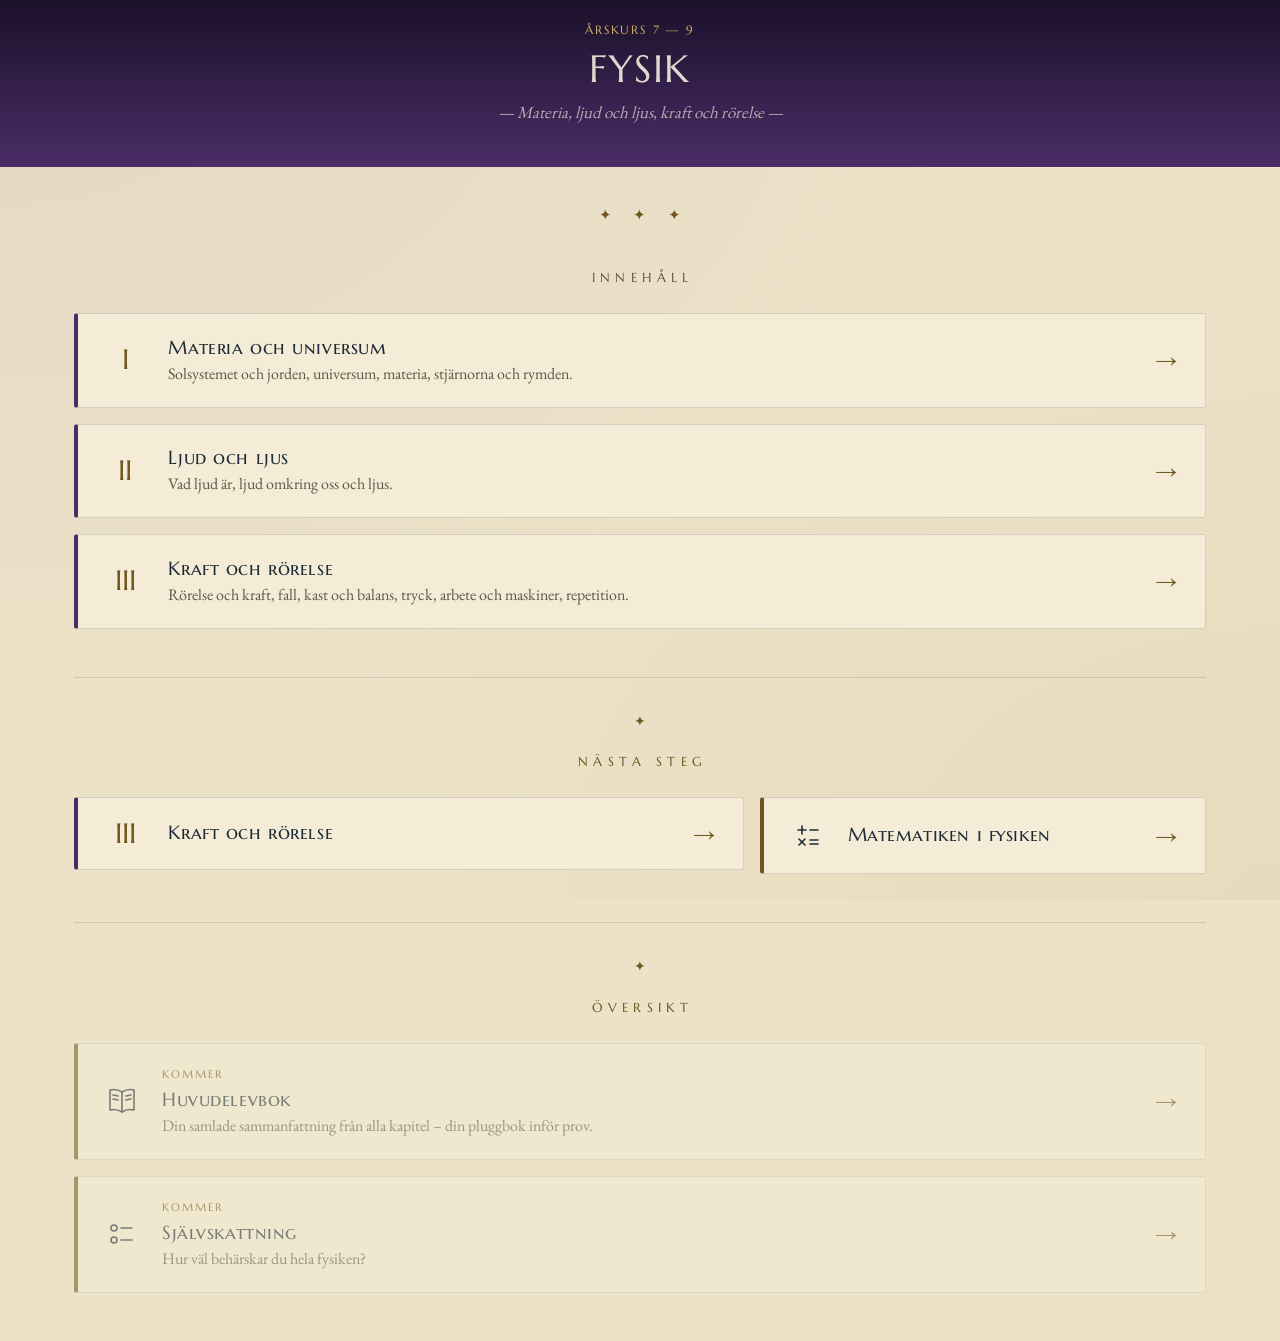
==== commit 2738c1e0: "Kraft och rörelse i ny ordning: kraftavsnitten först, repetitionerna sist (arbetsorder 39) I Rörelse" ====
--- a/index.html
+++ b/index.html
@@ -52,7 +52,7 @@
           <span class="romersk">III</span>
           <span class="kap-text">
             <span class="kap-titel">Kraft och rörelse</span>
-            <p class="kap-beskrivning">Repetition, rörelse och kraft, tyngdkraften, arbete och energi.</p>
+            <p class="kap-beskrivning">Rörelse och kraft, fall, kast och balans, tryck, arbete och maskiner, repetition.</p>
           </span>
           <span class="pil" aria-hidden="true">→</span>
         </a>
--- a/bokskal/bok.css
+++ b/bokskal/bok.css
@@ -122,7 +122,7 @@
 /* Nästa steg (arbetsorder 11): blocket under djupdykningarna i samma stil, med indigo kant; övningsböckerna överst i
    fliken Öva och en stödbok (på sin egen sida) i Läs, utan rubrik och linje ovanför */
 .vill-veta-mer.nasta-steg .fordj-kort { border-left-color: var(--accent); }
-.vill-veta-mer.stodbocker, .vill-veta-mer.ovningsbocker { margin-top: 0; padding-top: 0; border-top: none; }
+.vill-veta-mer.stodbocker, .vill-veta-mer.ovningsbocker, .vill-veta-mer.repetitionsbocker { margin-top: 0; padding-top: 0; border-top: none; }
 /* en sida utan flikrad (flikar: false): lika mycket luft under bannern som flikraden ger */
 .flikar-rad[hidden] + .flik-innehall { margin-top: 2.25rem; }
 .vill-veta-mer.ovningsbocker + .flik-ram { margin-top: 1.5rem; }
@@ -817,6 +817,7 @@
    kontrollägets Chromebook-fönster bryter som Chromebooken. */
 .figur-bild svg[data-ljud], .figur-bild svg[data-ljus] { max-height: calc(var(--sh) * .38); }
 .figur-bild svg[data-ljus="jamforelse"] { max-height: calc(var(--sh) * .42); }
+.figur-bild svg[data-ljud="decibel"] { max-height: calc(var(--sh) * .62); }     /* II D1: femton rader med liggande staplar (arbetsorder 35) */
 .fig-steg-ring { fill: var(--black); }
 .fig-steg-nr { fill: var(--papper); font-weight: 600; }
 .fig-steg-start { font-weight: 600; font-style: italic; }
@@ -890,6 +891,67 @@
 .fig-ljud-eko line { stroke-dasharray: 6 4; }
 .fig-ljud-signal polygon, .fig-ljud-eko polygon { fill: #1f6f78; }
 .fig-ljus-energipil line { stroke: var(--dampad); } .fig-ljus-energipil polygon { fill: var(--dampad); }
+/* <III-CSS arbetsorder 38> */
+/* Kapitel 2 avsnitt III Ljusets väg (arbetsorder 38): strålarna som förut (#c2410c), vatten, glas och linser ljust
+   blågrå, skuggor i dämpat bläck. Guld används inte. */
+.fig-ljus-tallrik { fill: #fffdf6; stroke: var(--black); stroke-width: 1.3; }
+.fig-ljus-hjarna { fill: #ecd5cf; stroke: #9b6b60; stroke-width: 1.4; }
+.fig-ljus-bord3 { fill: #a08a6c; }
+.fig-ljus-ficklampa rect, .fig-ljus-ficklampa path { fill: #5b5f66; stroke: var(--black); stroke-width: 1; }
+.fig-ljus-mus ellipse, .fig-ljus-mus circle { fill: #9c9488; stroke: var(--black); stroke-width: 1.2; }
+.fig-ljus-mus path { stroke: var(--black); stroke-width: 1.4; }
+.fig-ljus-ogpunkt { fill: var(--black); }
+.fig-ljus-matt { fill: #e8e2d4; stroke: var(--dampad); stroke-width: 1.2; }
+.fig-ljus-helskugga { fill: rgba(27, 42, 54, .62); }
+.fig-ljus-halvskugga { fill: rgba(27, 42, 54, .2); }
+.fig-ljus-vagg3 { stroke: var(--black); stroke-width: 2.4; }
+.fig-ljus-boll { fill: #cfc6b4; stroke: var(--black); stroke-width: 1.3; }
+.fig-ljus-storlampa { fill: #f6e3a2; stroke: var(--black); stroke-width: 1.3; }
+.fig-ljus-sol circle, .fig-ljus-solen { fill: #f6e3a2; stroke: #c9a24a; stroke-width: 1.3; }
+.fig-ljus-sol line { stroke: #c9a24a; stroke-width: 1.6; stroke-linecap: round; }
+.fig-ljus-lada { fill: none; stroke: var(--black); stroke-width: 2.2; }
+.fig-ljus-papper { stroke: #d9d4c7; stroke-width: 6; }
+.fig-ljus-hal { fill: var(--black); }
+.fig-ljus-kugg { fill: #8a8273; stroke: var(--black); stroke-width: 1; }
+.fig-ljus-hjulskiva { fill: #b9b0a0; stroke: var(--black); stroke-width: 1; }
+.fig-ljus-bryt { fill: none; stroke: var(--black); stroke-width: 1.4; }
+.fig-ljus-jorden { fill: #b7cfd9; stroke: #5d7f88; stroke-width: 1.3; }
+.fig-ljus-manen { fill: #9c9488; stroke: var(--black); stroke-width: 1.2; }
+.fig-ljus-partiell { fill: none; stroke: rgba(27, 42, 54, .45); stroke-width: 7; }
+.fig-ljus-total { fill: none; stroke: rgba(27, 42, 54, .9); stroke-width: 7; }
+.fig-ljus-pil line { stroke: var(--black); stroke-width: 2.4; } .fig-ljus-pil polygon { fill: var(--black); }
+.fig-ljus-pil.fig-ljus-skenpil line { stroke: var(--dampad); stroke-dasharray: 5 4; } .fig-ljus-pil.fig-ljus-skenpil polygon { fill: var(--dampad); }
+.fig-ljus-pil.fig-ljus-bildpil line { stroke: #6b5b4a; } .fig-ljus-pil.fig-ljus-bildpil polygon { fill: #6b5b4a; }
+.fig-ljus-tunn { stroke-width: 1.3; }
+.fig-ljus-skrovlig { fill: #cfc6b4; stroke: #4b5563; stroke-width: 1.6; }
+.fig-ljus-strale.fig-ljus-tjock { stroke-width: 5; }
+.fig-ljus-ruta { stroke: #5d7f88; stroke-width: 4; }
+.fig-ljus-natt { fill: rgba(27, 42, 54, .5); }
+.fig-ljus-bil rect, .fig-ljus-bil3 rect { fill: #9aa7b0; stroke: var(--black); stroke-width: 1.3; }
+.fig-ljus-lykta { fill: #f6e3a2; stroke: var(--black); stroke-width: 1; }
+.fig-ljus-vag { fill: #d9d4c7; }
+.fig-ljus-hus { fill: #b9a68a; stroke: var(--black); stroke-width: 1.3; }
+.fig-ljus-stolpe { stroke: var(--dampad); stroke-width: 2; }
+.fig-ljus-cyklist line { stroke: var(--black); stroke-width: 2.4; } .fig-ljus-cyklist circle { fill: #4a6b8a; }
+.fig-ljus-anvand { stroke: #c2410c; stroke-width: 4; opacity: .55; }
+.fig-ljus-ror { fill: none; stroke: var(--black); stroke-width: 2.2; }
+.fig-ljus-brygga { fill: #a08a6c; stroke: var(--black); stroke-width: 1; }
+.fig-ljus-fisk path { fill: #8fa3b0; stroke: var(--black); stroke-width: 1.3; }
+.fig-ljus-penna.fig-ljus-skenpenna { stroke: #e8c77a; stroke-dasharray: 7 5; }
+.fig-ljus-poollampa { fill: #f6e3a2; stroke: var(--black); stroke-width: 1.2; }
+.fig-ljus-mantel { fill: rgba(150, 190, 205, .25); stroke: #5d7f88; stroke-width: 1.2; }
+.fig-ljus-karna { fill: rgba(150, 190, 205, .55); stroke: #5d7f88; stroke-width: 1.2; }
+.fig-ljus-skikt1 { fill: rgba(246, 227, 162, .12); } .fig-ljus-skikt2 { fill: rgba(246, 227, 162, .26); }
+.fig-ljus-skikt3 { fill: rgba(246, 227, 162, .42); } .fig-ljus-skikt4 { fill: rgba(246, 227, 162, .62); }
+.fig-ljus-asfalt { fill: #4b4f55; }
+.fig-ljus-strale.fig-ljus-bana { fill: none; }
+.fig-ljus-blank { fill: #dfe9ee; stroke: #9fb6c0; stroke-width: 1; }
+.fig-ljus-diamant { fill: rgba(150, 190, 205, .4); stroke: #5d7f88; stroke-width: 1.4; }
+.fig-ljus-stearin rect { fill: #f4ecd8; stroke: var(--black); stroke-width: 1.2; }
+.fig-ljus-laga { fill: #f2b544; stroke: #c2410c; stroke-width: 1; }
+.fig-ljus-papper3 { fill: #fffdf6; stroke: var(--dampad); stroke-width: 1; }
+.fig-ljus-fliten { font-size: 16px; }
+/* </III-CSS> */
 .fig-ljud-bil { fill: #f4ecd6; stroke: var(--black); stroke-width: 1.4; }
 .fig-ljud-bil-fonster { fill: #9fb8c8; }
 .fig-ljud-blixt { fill: #1565c0; }
@@ -960,6 +1022,61 @@
 .fig-ljud-kilstart { stroke: #8a5a3a; stroke-width: 2; }
 .fig-ljud-basilar { fill: #e9c9c0; stroke: #9b5a5a; stroke-width: 1.2; }
 .fig-ljud-plats line { stroke: var(--dampad); stroke-width: 1; }
+.fig-ljud-ovala { fill: #e9c9c0; stroke: #9b5a5a; stroke-width: 1.6; }   /* ovala fönstret (I D v2, arbetsorder 34) */
+/* Kapitel 2 Ljud och ljus, avsnitt II (arbetsorder 34): samma färger som avsnitt I; föremål i neutrala toner, guld används
+   inte. Decibelstaplarna (II D1) i en neutral grå – inga riskfärger. */
+.fig-ljud-huvudstock, .fig-ljud-kropp { fill: #b98a5a; stroke: #7a5a3a; stroke-width: 1.2; }
+.fig-ljud-band { stroke: #9aa3ab; stroke-width: 1.6; }
+.fig-ljud-sadel { fill: #e6dcc6; stroke: #6b5a3e; stroke-width: 1; }
+.fig-ljud-finger { fill: #f1dfc4; stroke: #8a5a3a; stroke-width: 1.6; }
+.fig-ljud-bage { fill: none; stroke: #1f6f78; stroke-width: 1.8; }
+.fig-ljud-strang-bage { fill: none; stroke: var(--black); stroke-width: 1.8; }
+.fig-ljud-strang-bage.fig-ljud-motsatt { stroke: var(--dampad); stroke-width: 1.4; stroke-dasharray: 5 4; }
+.fig-ljud-nod { fill: var(--accent); }
+.fig-ljud-normalton polygon { fill: var(--black); }
+.fig-ljud-ram { stroke: #7a5a3a; stroke-width: 4; stroke-linecap: round; }
+.fig-ljud-led { fill: var(--black); }
+.fig-ljud-rep { stroke: #5d6770; stroke-width: 1.6; }
+.fig-ljud-rep.fig-ljud-spok { opacity: .35; stroke-dasharray: 4 4; }
+.fig-ljud-utslag { fill: none; stroke: #1f6f78; stroke-width: 1.6; stroke-dasharray: 2 4; stroke-linecap: round; }
+.fig-ljud-sits rect { fill: #b98a5a; stroke: #7a5a3a; stroke-width: 1; } .fig-ljud-sits circle { fill: #f1dfc4; stroke: #8a5a3a; stroke-width: 1.4; }
+.fig-ljud-lada { fill: #d9a86a; stroke: #8a5a3a; stroke-width: 1.4; }
+.fig-ljud-ladhal { fill: #3a3631; }
+.fig-ljud-gaffel { fill: none; stroke: #5d6770; stroke-width: 3; stroke-linecap: round; }
+.fig-ljud-klubba line { stroke: #7a5a3a; stroke-width: 2.4; } .fig-ljud-klubba rect { fill: #8a8273; }
+.fig-ljud-luftpelare { fill: rgba(122, 102, 72, .12); }
+.fig-ljud-flaska { fill: none; stroke: #5d7f88; stroke-width: 2; }
+.fig-ljud-vila { fill: none; stroke: var(--dampad); stroke-width: 1; stroke-dasharray: 3 3; }
+.fig-ljud-kant { fill: none; stroke: #5d7f88; stroke-width: 2.4; }
+.fig-ljud-glas2 { fill: rgba(150, 190, 205, .22); stroke: #5d7f88; stroke-width: 1.8; }
+.fig-ljud-spricka { fill: none; stroke: var(--black); stroke-width: 1.6; }
+.fig-ljud-berg { fill: #9aa3ab; stroke: #5d6770; stroke-width: 1.4; stroke-linejoin: round; }
+.fig-ljud-ekofront { stroke-dasharray: 5 4; }
+.fig-ljud-botten { fill: #d9c79a; stroke: #8a7a4a; stroke-width: 1.4; }
+.fig-ljud-kon { stroke: #1f6f78; stroke-width: 2.4; }
+.fig-ljud-plan path { fill: #5d6770; stroke: var(--black); stroke-width: .8; }
+.fig-ljud-rutlinje { stroke: var(--linje); stroke-width: 1; }
+.fig-ljud-axel-linje { stroke: var(--black); stroke-width: 1.6; }
+.fig-ljud-db, .fig-ljud-exponering { fill: rgba(93, 103, 112, .38); stroke: #5d6770; stroke-width: 1.2; }
+.fig-ljud-ruta { fill: none; stroke: var(--linje); stroke-width: 1.4; }
+.fig-ljud-vagbana { fill: #8a8273; }
+.fig-ljud-plank { fill: #b98a5a; stroke: #7a5a3a; stroke-width: 1.2; }
+.fig-ljud-hus { fill: #e6dcc6; stroke: #6b5a3e; stroke-width: 1.4; stroke-linejoin: round; }
+.fig-ljud-sovrum { fill: rgba(31, 111, 120, .18); stroke: #6b5a3e; stroke-width: 1; }
+.fig-ljud-sang { stroke: #6b5a3e; stroke-width: 3; }
+.fig-ljud-bygel { fill: none; stroke: #3a3631; stroke-width: 2.4; }
+.fig-ljud-kapa { fill: #3a3631; }
+.fig-ljud-ljudvag line { stroke: #1f6f78; stroke-width: 2.2; } .fig-ljud-ljudvag polygon { fill: #1f6f78; }
+.fig-ljud-klot { fill: none; stroke: #1f6f78; stroke-width: 1.6; }
+.fig-ljud-stralgang { stroke: var(--dampad); stroke-width: 1; stroke-dasharray: 4 3; }
+.fig-ljud-yta-liten, .fig-ljud-yta-stor rect { fill: rgba(31, 111, 120, .3); stroke: #1f6f78; stroke-width: 1.2; }
+.fig-ljud-yta-stor line { stroke: #1f6f78; stroke-width: 1; }
+.fig-ljud-kalla { fill: var(--black); }
+.fig-ljud-radie { stroke: var(--black); stroke-width: 1.2; }
+.fig-ljud-kurva polyline { fill: none; stroke-width: 2.2; } .fig-ljud-kurva circle { stroke: var(--papper); stroke-width: 1; }
+.fig-ljud-kurva[data-kurva="normal"] polyline { stroke: #1f6f78; } .fig-ljud-kurva[data-kurva="normal"] circle { fill: #1f6f78; }
+.fig-ljud-kurva[data-kurva="buller"] polyline { stroke: var(--accent); } .fig-ljud-kurva[data-kurva="buller"] circle { fill: var(--accent); }
+.fig-ljud-kurva[data-kurva="alder"] polyline { stroke: #7a6648; stroke-dasharray: 6 4; } .fig-ljud-kurva[data-kurva="alder"] circle { fill: #7a6648; }
 .fig-diagram-axel, .fig-diagram-tal, .fig-diagram-rubrik, .fig-delta-text, .fig-vektor-text, .fig-vektor-skala, .fig-yta-namn { font-size: 19px; }
 .fig-yta-namn { font-weight: 600; fill: var(--black); }   /* ytans namn i diagram_graf (arbetsorder 13) */
 .fig-diagram-rubrik { font-weight: 600; }
@@ -989,6 +1106,67 @@
   .figur-bild .fig-paneler[data-paneler="jord_och_mane"] svg { flex: none; width: min(100%, 199px); }
 }
 
+/* ---------- Övningar: {typ: 'uppgift'} (bok.js, arbetsorder 2026-11-23) ----------
+ * Ämnets accent för valda knappar och Rätta; rätt och fel i plattformens bas-palett (land #5e7a3e, blood #6e2e1e). */
+.upg-rad { display: flex; flex-wrap: wrap; align-items: baseline; gap: .15em .6em; margin: 0 0 .45em; padding: .2em 0 .35em;
+  border-bottom: 1px solid var(--ruta-kant); }
+.upg-rad .upg-etikett { flex: none; min-width: 1.4em; font-weight: 600; }
+.upg-rad .upg-text { flex: 1 1 15em; }
+.upg-val { flex: none; display: inline-flex; gap: .35em; margin-left: auto; }
+.upg-knapp { font: inherit; font-size: .86em; line-height: 1.2; padding: .22em .7em; border-radius: 1em; cursor: pointer;
+  background: transparent; color: var(--black); border: 1px solid var(--ruta-kant); }
+.upg-knapp[aria-pressed="true"] { background: var(--accent); border-color: var(--accent); color: var(--papper-ljus); }
+.upg-knapp:focus-visible, .upg-falt:focus-visible, .upg-ratta button:focus-visible, .upg-svar:focus-visible, .upg-kopiera:focus-visible {
+  outline: 2px solid var(--fokus); outline-offset: 2px; }
+.upg-markering { flex: none; display: inline-block; min-width: 1.1em; text-align: center; font-weight: 700; }
+.upg-markering.ratt { color: #5e7a3e; }
+.upg-markering.fel { color: #6e2e1e; }
+.upg-markering.tomt { color: var(--dampad); }
+.upg-ordbank { margin: .3em 0 .8em; }
+.upg-orden { display: flex; flex-wrap: wrap; gap: .3em .45em; }
+.upg-ord { padding: .05em .55em; border-radius: .8em; border: 1px solid var(--ruta-kant); background: var(--papper-ljus); white-space: nowrap; }
+.upg-ord.anvant { opacity: .45; text-decoration: line-through; }
+.upg-lucka { margin: 0 0 .55em; }
+.upg-lucka .upg-nr { font-weight: 600; }
+.upg-falt { font: inherit; width: 11em; max-width: 100%; padding: 0 .2em; border: 0; border-bottom: 1.5px solid var(--accent);
+  background: var(--ruta-ton); color: var(--black); border-radius: .2em .2em 0 0; }
+.upg-ratta { display: flex; flex-wrap: wrap; align-items: center; gap: .5em .8em; margin: .7em 0 .4em; }
+.upg-ratta button, .upg-kopiera { font: inherit; cursor: pointer; border-radius: 1.2em; padding: .3em 1.1em; }
+.upg-ratta .upg-ratta-knapp, .upg-kopiera { background: var(--accent); color: var(--papper-ljus); border: 1px solid var(--accent); }
+.upg-ratta .upg-om { background: transparent; color: var(--dampad); border: 1px solid transparent; text-decoration: underline; padding: .3em .4em; }
+.upg-resultat { margin: 0; flex-basis: 100%; font-weight: 600; min-height: 1.4em; }
+.upg-skrivmodell .upg-modell-del { margin: .35em 0 .1em; }
+.upg-skrivmodell .b-punkter { margin-top: .1em; margin-bottom: .2em; }
+.upg-ai { margin: .7em 0 0; }
+.upg-ai-etikett { display: block; font-family: var(--rubrik); margin-bottom: .2em; }
+.upg-svar { display: block; width: 100%; font: inherit; line-height: 1.35; padding: .4em .5em; resize: none;
+  border: 1px solid var(--ruta-kant); border-radius: .3em; background: var(--papper-ljus); color: var(--black); }
+.upg-ai-rad { display: flex; flex-wrap: wrap; align-items: center; gap: .4em .8em; margin: .5em 0 .2em; }
+.upg-kopierat { color: #5e7a3e; font-weight: 600; }
+.upg-kopierat.fel { color: #6e2e1e; }
+.upg-ai-hjalp { margin: 0; font-size: .9em; color: var(--dampad); }
+.upg-bild { margin: .5em 0 .9em; text-align: center; }
+/* (uppgiftens bild: bredden ur sidhöjden och måtten – högst 45 % av sidhöjden, som fotona; höjden följer bredden) */
+.upg-bild img { display: block; margin: 0 auto; height: auto; width: min(100%, calc(var(--sh) * .45 * var(--kvot, 1))); }
+.upg-bild-kalla { margin-top: .25em; font-size: .8em; color: var(--dampad); }
+/* kolumn-kryss med tre kolumner: knapparna på en egen rad under påståendet, högerställda (de långa namnen ryms) */
+.upg-val.upg-tre { flex: 1 1 100%; flex-wrap: wrap; justify-content: flex-end; }
+/* ett blocks text i kolumn-krysset (delar[].text), och en citerad ingång (slag 'citat') */
+.upg-del { margin: .9em 0 .35em; }
+.upg-del p { margin: 0 0 .25em; }
+.upg-citat { margin: .4em 0 .8em; padding: .45em .9em; border-left: 3px solid var(--ruta-kant); background: var(--ruta-ton); }
+.upg-citat p { margin: 0 0 .35em; }
+.upg-citat p:last-child { margin-bottom: 0; }
+.upg-citat-kalla { font-size: .85em; color: var(--dampad); }
+
+/* ---------- Vänster- och högersidor: efterpasset (bok.js: uppslagsstyrning, väg 3, 2026-11-24) ----------
+ * Utfyllnadssidan bär bara "Fortsätter på nästa sida", mitt på sidan. Samma rad längst ned på en högersida där
+ * avsnittet fortsätter på nästa uppslag står i luften under texten (sidinnehållets nedre utfyllnad): den är absolut
+ * placerad och tar ingen höjd från sidan, så brytningen påverkas inte. Som "mer längre ner på sidan" (.mer-hint). */
+.b-utfyllnad { margin: 0; padding-top: 55%; text-align: center; color: var(--dampad); }   /* (padding: första blockets marginal nollas) */
+.b-fortsatter { position: absolute; right: 0; bottom: .25em; margin: 0; padding-right: 8%; font-size: .8em; line-height: 1.2; color: var(--dampad); }
+@media (max-width: 599px) { .b-fortsatter { padding-right: 6%; } }
+
 /* ---------- Innehållsförteckningen (sida 1 och menyn) ---------- */
 
 .innehallssida .sidinnehall { font-size: calc(var(--toc-skala, 1) * 1em); }   /* bok.js: passaInnehall */
